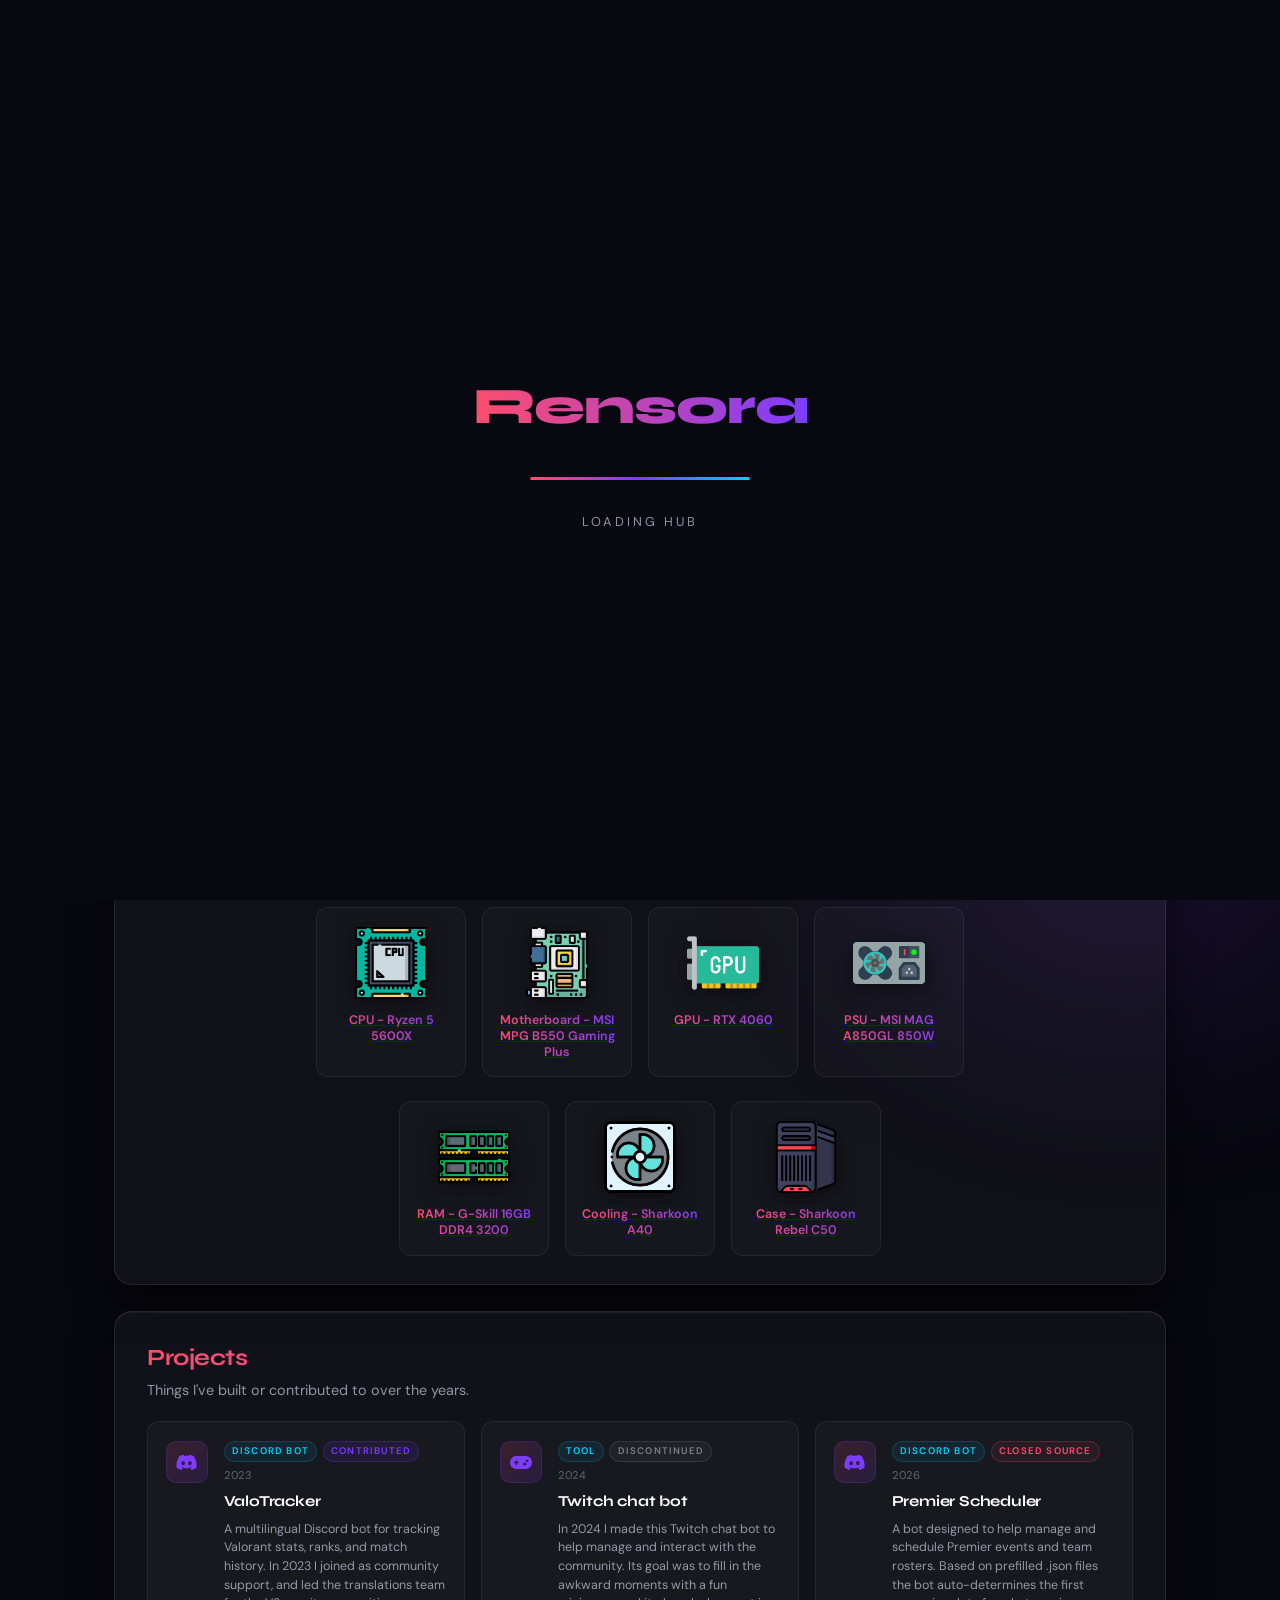
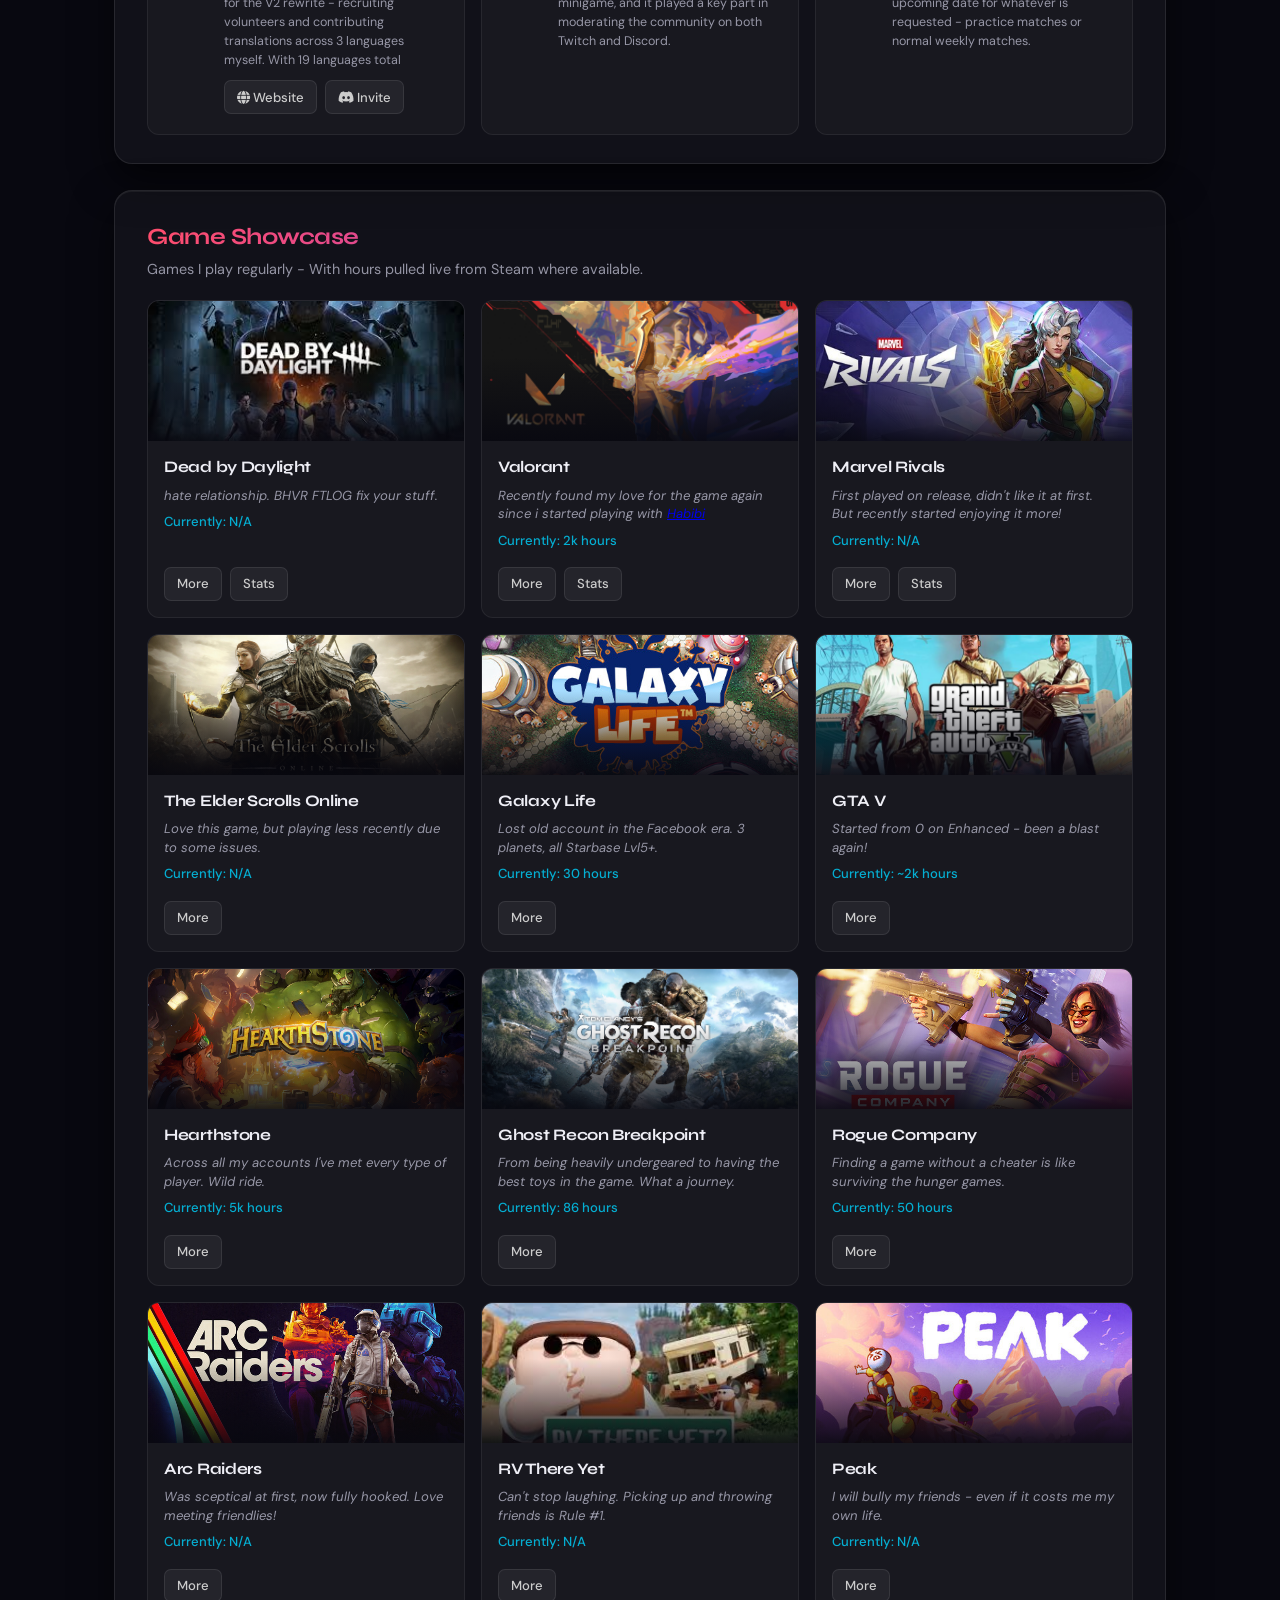
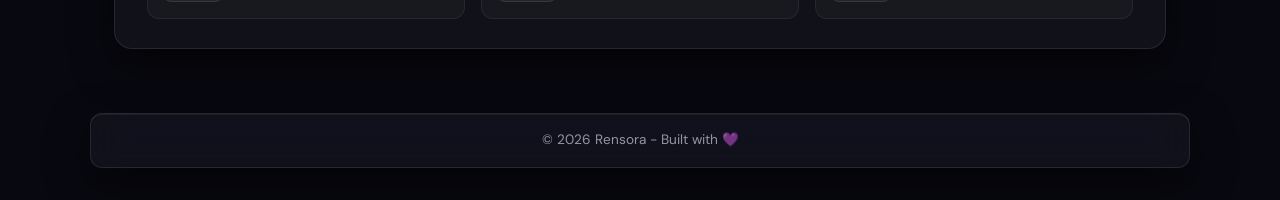
==== index.html @ 5b561e11 "push for free steam id test" ====
<!DOCTYPE html>
<html lang="en">
<head>
  <meta charset="utf-8" />
  <meta name="viewport" content="width=device-width,initial-scale=1" />
  <title>Rensora's Central Hub</title>
  <link rel="icon" type="image/x-icon" href="../assets/favicon.ico" />
  <link rel="preconnect" href="https://fonts.googleapis.com">
  <link rel="preconnect" href="https://fonts.gstatic.com" crossorigin>
  <link rel="stylesheet" href="styles/style.css" />
  <link href="https://fonts.googleapis.com/css2?family=Syne:wght@400;600;700;800&family=DM+Sans:ital,opsz,wght@0,9..40,300;0,9..40,400;0,9..40,500;1,9..40,300&display=swap" rel="stylesheet">
  <link rel="stylesheet" href="https://cdnjs.cloudflare.com/ajax/libs/font-awesome/6.5.0/css/all.min.css" crossorigin="anonymous" referrerpolicy="no-referrer" />

  <!-- General metadata -->
  <meta name="title" content="Rensora's Central Hub" />
  <meta name="description" content="All of Rensora's P100s, showcased in one place." />
  <meta name="author" content="Rensora" />
  <meta name="theme-color" content="#ff0055" />
  <meta name="robots" content="index, follow" />
  <meta property="og:type" content="website" />
  <meta property="og:title" content="Rensora's Central Hub" />
  <meta property="og:description" content="The central hub for all of Rensora's projects." />
  <meta property="og:image" content="https://i.imgur.com/4tS7i7T.jpeg" />
  <meta property="og:url" content="https://rensoraa.github.io" />
  <meta name="twitter:card" content="summary_large_image" />
</head>
<body>

  <!-- ── LOADER ── -->
  <div id="loader">
    <div class="loader-particles" id="loaderParticles"></div>
    <div class="loader-logo">Rensora</div>
    <div class="loader-bar-wrap">
      <div class="loader-bar"></div>
    </div>
    <div class="loader-text">Loading Hub</div>
  </div>

  <!-- ── BACKGROUND ── -->
  <div class="aurora aurora-1"></div>
  <div class="aurora aurora-2"></div>
  <div class="aurora aurora-3"></div>
  <div class="grid-overlay"></div>
  <canvas id="bg-canvas"></canvas>

  <!-- ── HEADER ── -->
  <header class="site-header">
    <div class="nav-inner">
      <a class="brand" href="index.html">
        <span class="brand-dot"></span>
        Rensora - Main
      </a>
      <nav class="menu">
        <a class="menu-link" href="Salt">Salt Farm</a>
        <a class="menu-link" href="Prestige-Goals">Goals</a>
        <a class="menu-link" href="p100">P100</a>
        <a class="menu-link" href="#projects">Projects</a>
      </nav>
    </div>
  </header>

  <!-- ── MAIN ── -->
  <main class="page-wrap">

    <!-- Hero -->
    <section class="hero">
      <div class="glass card-hero">
        <span class="hero-tag">Central Hub</span>
        <h1 class="glossy-title">Welcome</h1>
        <p class="desc">You just arrived in the Central Hub. Here you'll find my PC specs, the games I'm playing most right now, and links to all my other projects - in one place.</p>
        <div class="button-row">
          <a class="glow-btn link-btn" href="https://steamcommunity.com/id/rensora/" target="_blank" rel="noopener">
            <i class="fa-brands fa-steam"></i> Steam
          </a>
          <a class="glow-btn link-btn" href="https://x.com/Rensora__" target="_blank" rel="noopener">
            <i class="fa-brands fa-x-twitter"></i> X
          </a>
          <a class="glow-btn link-btn" href="https://discord.com/users/929521121475313804" target="_blank" rel="noopener">
            <i class="fa-brands fa-discord"></i> Discord
          </a>
        </div>
      </div>
    </section>

    <!-- About -->
    <section id="about" class="section">
      <div class="glass">
        <h2 class="section-title">About Me</h2>
        <div class="two-col">
          <div class="about-blob">
            <h3>Who I Am</h3>
            <p>I'm Rensora - a gamer at heart, 23 years old. I have a passion for FPS games, but I also love a good open-world adventure. Always down to try something new.</p>
          </div>
          <div class="about-blob">
            <h3>What I'm Into</h3>
            <p>• Playing games - DBD, Valo, ESO<br>• Trying new things: food, drinks, music<br>• Chatting and goofing around with friends</p>
          </div>
        </div>
      </div>
    </section>

    <!-- Specs -->
    <section id="specs" class="section">
      <div class="glass">
        <h2 class="section-title">Specs</h2>
        <p class="section-desc">My full PC build. Click any card to see more details.</p>

        <div class="specs-gallery">

          <!-- TOP ROW (4 items) -->
          <div class="spec-row top">

            <div class="spec-card">
              <a href="https://www.amazon.com/AMD-Ryzen-5600X-12-Thread-Processor/dp/B08166SLDF" target="_blank" rel="noopener">
                <img src="assets/specs/cpu.png" alt="Ryzen 5 5600X">
                <p>CPU - Ryzen 5 5600X</p>
              </a>
            </div>

            <div class="spec-card">
              <a href="https://www.amazon.com/MSI-MAG-B550-TOMAHAWK-Motherboard/dp/B089CWDHFZ" target="_blank" rel="noopener">
                <img src="assets/specs/motherboard.png" alt="MSI B550 Gaming Plus">
                <p>Motherboard - MSI MPG B550 Gaming Plus</p>
              </a>
            </div>

            <div class="spec-card">
              <a href="https://www.amazon.com/ASUS-GeForce-DisplayPort-Axial-tech-Technology/dp/B0D6CYLHW1" target="_blank" rel="noopener">
                <img src="assets/specs/gpu.png" alt="RTX 4060">
                <p>GPU - RTX 4060</p>
              </a>
            </div>

            <div class="spec-card">
              <a href="https://www.amazon.com/MSI-A850GL-Gaming-Power-Supply/dp/B0CB9MSJ5N" target="_blank" rel="noopener">
                <img src="assets/specs/psu.png" alt="MSI MAG A850GL">
                <p>PSU - MSI MAG A850GL 850W</p>
              </a>
            </div>

          </div>

          <!-- BOTTOM ROW (3 items centered under top width) -->
          <div class="spec-row bottom">

            <div class="spec-card">
              <a href="https://www.megekko.nl/product/2046/1085520" target="_blank" rel="noopener">
                <img src="assets/specs/ram.png" alt="G-Skill RAM">
                <p>RAM - G-Skill 16GB DDR4 3200</p>
              </a>
            </div>

            <div class="spec-card">
              <a href="https://en.sharkoon.com/product/41985" target="_blank" rel="noopener">
                <img src="assets/specs/fan.png" alt="Sharkoon A40">
                <p>Cooling - Sharkoon A40</p>
              </a>
            </div>

            <div class="spec-card">
              <a href="https://en.sharkoon.com/product/38220" target="_blank" rel="noopener">
                <img src="assets/specs/case.png" alt="Sharkoon Rebel C50">
                <p>Case - Sharkoon Rebel C50</p>
              </a>
            </div>

          </div>

        </div>
      </div>
    </section>

    <!-- Projects -->
    <section id="projects" class="section">
      <div class="glass">
        <h2 class="section-title">Projects</h2>
        <p class="section-desc">Things I've built or contributed to over the years.</p>

        <div class="projects-grid">

          <!-- Project Card 1 — ValoTracker -->
          <article class="project-card">
            <div class="project-icon">
              <i class="fa-brands fa-discord"></i>
            </div>
            <div class="project-body">
              <div class="project-meta">
                <div class="project-tags">
                  <span class="project-tag">Discord bot</span>
                  <span class="project-tag tag-contributed">Contributed</span>
                </div>
                <span class="project-year">2023</span>
              </div>
              <h3>ValoTracker</h3>
              <p>A multilingual Discord bot for tracking Valorant stats, ranks, and match history. In 2023 I joined as community support, and led the translations team for the V2 rewrite - recruiting volunteers and contributing translations across 3 languages myself. With 19 languages total</p>
              <div class="project-actions">
                <a class="mini-btn" href="https://valotracker.com/" target="_blank" rel="noopener"><i class="fa-solid fa-globe"></i> Website</a>
                <a class="mini-btn" href="https://valotracker.com/invite" target="_blank" rel="noopener"><i class="fa-brands fa-discord"></i> Invite</a>
              </div>
            </div>
          </article>

          <!-- Project Card 2 — Twitch chat bot -->
          <article class="project-card">
            <div class="project-icon">
              <i class="fa-solid fa-gamepad"></i>
            </div>
            <div class="project-body">
              <div class="project-meta">
                <div class="project-tags">
                  <span class="project-tag">Tool</span>
                  <span class="project-tag tag-discontinued">Discontinued</span>
                </div>
                <span class="project-year">2024</span>
              </div>
              <h3>Twitch chat bot</h3>
              <p>In 2024 I made this Twitch chat bot to help manage and interact with the community. Its goal was to fill in the awkward moments with a fun minigame, and it played a key part in moderating the community on both Twitch and Discord.</p>
              <div class="project-actions" style="min-height: 2rem;"></div>
            </div>
          </article>

          <!-- Project Card 3 — Premier Scheduler -->
          <article class="project-card">
            <div class="project-icon">
              <i class="fa-brands fa-discord"></i>
            </div>
            <div class="project-body">
              <div class="project-meta">
                <div class="project-tags">
                  <span class="project-tag">Discord bot</span>
                  <span class="project-tag tag-closed">Closed source</span>
                </div>
                <span class="project-year">2026</span>
              </div>
              <h3>Premier Scheduler</h3>
              <p>A bot designed to help manage and schedule Premier events and team rosters. Based on prefilled .json files the bot auto-determines the first upcoming date for whatever is requested - practice matches or normal weekly matches.</p>
              <div class="project-actions" style="min-height: 2rem;"></div>
            </div>
          </article>

        </div>
      </div>
    </section>

    <!-- Games -->
    <section id="games" class="section">
      <div class="glass">
        <h2 class="section-title">Game Showcase</h2>
        <p class="section-desc">Games I play regularly - With hours pulled live from Steam where available.</p>
        <div class="grid-cards">

          <article class="game-card" data-appid="381210">
            <div class="card-thumb" style="background-image:url('assets/Game-Cards/dbd.jpg');"></div>
            <div class="card-body">
              <h3>Dead by Daylight</h3>
              <i>hate relationship. BHVR FTLOG fix your stuff.</i>
              <p class="playtime">Loading...</p>
              <div class="card-actions">
                <a class="mini-btn" href="/games/Dead-by-Daylight/">More</a>
                <a class="mini-btn" href="https://deadbystats.eu/profile/rensora">Stats</a>
              </div>
            </div>
          </article>

          <article class="game-card">
            <div class="card-thumb" style="background-image:url('assets/Game-Cards/val.jpg');"></div>
            <div class="card-body">
              <h3>Valorant</h3>
              <i>Recently found my love for the game again since i started playing with <a href="https://kjxgaming.rensora.online" target="_blank" rel="noopener">Habibi</a></i>
              <p>Currently: 2k hours</p>
              <div class="card-actions">
                <a class="mini-btn" href="/games/Valorant/">More</a>
                <a class="mini-btn" href="/games/Valorant/stats.html">Stats</a>
              </div>
            </div>
          </article>

          <article class="game-card" data-appid="2767030">
            <div class="card-thumb" style="background-image:url('assets/Game-Cards/rivals.jpg');"></div>
            <div class="card-body">
              <h3>Marvel Rivals</h3>
              <i>First played on release, didn't like it at first. But recently started enjoying it more!</i>
              <p class="playtime">Loading...</p>
              <div class="card-actions">
                <a class="mini-btn" href="/games/Marvel-Rivals/">More</a>
                <a class="mini-btn" href="https://tracker.gg/marvel-rivals/profile/ign/Rensora/overview">Stats</a>
              </div>
            </div>
          </article>

          <article class="game-card" data-appid="306130">
            <div class="card-thumb" style="background-image:url('assets/Game-Cards/teso.jpg');"></div>
            <div class="card-body">
              <h3>The Elder Scrolls Online</h3>
              <i>Love this game, but playing less recently due to some issues.</i>
              <p class="playtime">Loading...</p>
              <div class="card-actions">
                <a class="mini-btn" href="/games/The-Elder-Scrolls-Online/">More</a>
              </div>
            </div>
          </article>

          <article class="game-card">
            <div class="card-thumb" style="background-image:url('assets/Game-Cards/Galaxy_life.jpg');"></div>
            <div class="card-body">
              <h3>Galaxy Life</h3>
              <i>Lost old account in the Facebook era. 3 planets, all Starbase Lvl5+.</i>
              <p>Currently: 30 hours</p>
              <div class="card-actions">
                <a class="mini-btn" href="/games/Galaxy-Life/">More</a>
              </div>
            </div>
          </article>

          <article class="game-card">
            <div class="card-thumb" style="background-image:url('assets/Game-Cards/gtav.jpg');"></div>
            <div class="card-body">
              <h3>GTA V</h3>
              <i>Started from 0 on Enhanced - been a blast again!</i>
              <p>Currently: ~2k hours</p>
              <div class="card-actions">
                <a class="mini-btn" href="/games/GTAV/">More</a>
              </div>
            </div>
          </article>

          <article class="game-card">
            <div class="card-thumb" style="background-image:url('assets/Game-Cards/hrtst.jpg');"></div>
            <div class="card-body">
              <h3>Hearthstone</h3>
              <i>Across all my accounts I've met every type of player. Wild ride.</i>
              <p>Currently: 5k hours</p>
              <div class="card-actions">
                <a class="mini-btn" href="/games/Hearthstone/">More</a>
              </div>
            </div>
          </article>

          <article class="game-card">
            <div class="card-thumb" style="background-image:url('assets/Game-Cards/Ghost-Recon-Breakpoint.png');"></div>
            <div class="card-body">
              <h3>Ghost Recon Breakpoint</h3>
              <i>From being heavily undergeared to having the best toys in the game. What a journey.</i>
              <p>Currently: 86 hours</p>
              <div class="card-actions">
                <a class="mini-btn" href="/games/Ghost-Recon-Breakpoint/">More</a>
              </div>
            </div>
          </article>

          <article class="game-card">
            <div class="card-thumb" style="background-image:url('assets/Game-Cards/Rogue-company.jpg');"></div>
            <div class="card-body">
              <h3>Rogue Company</h3>
              <i>Finding a game without a cheater is like surviving the hunger games.</i>
              <p>Currently: 50 hours</p>
              <div class="card-actions">
                <a class="mini-btn" href="/games/Rogue-company/">More</a>
              </div>
            </div>
          </article>

          <article class="game-card" data-appid="1808500">
            <div class="card-thumb" style="background-image:url('assets/Game-Cards/arcraiders.jpg');"></div>
            <div class="card-body">
              <h3>Arc Raiders</h3>
              <i>Was sceptical at first, now fully hooked. Love meeting friendlies!</i>
              <p class="playtime">Loading...</p>
              <div class="card-actions">
                <a class="mini-btn" href="/games/Arc-Raiders/">More</a>
              </div>
            </div>
          </article>

          <article class="game-card" data-appid="3949040">
            <div class="card-thumb" style="background-image:url('assets/Game-Cards/rv.jpg');"></div>
            <div class="card-body">
              <h3>RV There Yet</h3>
              <i>Can't stop laughing. Picking up and throwing friends is Rule #1.</i>
              <p class="playtime">Loading...</p>
              <div class="card-actions">
                <a class="mini-btn" href="/games/RV-There-Yet/">More</a>
              </div>
            </div>
          </article>

          <article class="game-card" data-appid="3527290">
            <div class="card-thumb" style="background-image:url('assets/Game-Cards/peak.jpg');"></div>
            <div class="card-body">
              <h3>Peak</h3>
              <i>I will bully my friends - even if it costs me my own life.</i>
              <p class="playtime">Loading...</p>
              <div class="card-actions">
                <a class="mini-btn" href="/games/Peak/">More</a>
              </div>
            </div>
          </article>

        </div>
      </div>
    </section>

  </main>

  <footer class="site-footer">
    <div class="glass footer-inner">
      <p>© <span id="year"></span> Rensora - Built with 💜</p>
    </div>
  </footer>

  <script>
    document.getElementById('year').textContent = new Date().getFullYear();

    /* ── LOADER PARTICLES ── */
    const container = document.getElementById('loaderParticles');
    const colors = ['#ff4d6d','#7d3cff','#00d4ff'];
    for (let i = 0; i < 30; i++) {
      const el = document.createElement('div');
      el.className = 'lp';
      const size = Math.random() * 6 + 2;
      el.style.cssText = `
        width: ${size}px;
        height: ${size}px;
        left: ${Math.random() * 100}%;
        background: ${colors[Math.floor(Math.random() * colors.length)]};
        animation-duration: ${Math.random() * 4 + 3}s;
        animation-delay: ${Math.random() * 3}s;
        filter: blur(${size > 5 ? 1 : 0}px);
      `;
      container.appendChild(el);
    }

    /* ── DISMISS LOADER ── */
    window.addEventListener('load', () => {
      setTimeout(() => {
        document.getElementById('loader').classList.add('fade-out');
      }, 2000);
    });

    /* ── PARTICLE CANVAS BACKGROUND ── */
    const canvas = document.getElementById('bg-canvas');
    const ctx = canvas.getContext('2d');
    let W, H, particles = [];

    function resize() {
      W = canvas.width  = window.innerWidth;
      H = canvas.height = window.innerHeight;
    }
    resize();
    window.addEventListener('resize', resize);

    const PARTICLE_COUNT = 70;
    const COLORS = ['rgba(255,77,109,', 'rgba(125,60,255,', 'rgba(0,212,255,'];

    for (let i = 0; i < PARTICLE_COUNT; i++) {
      particles.push({
        x:  Math.random() * window.innerWidth,
        y:  Math.random() * window.innerHeight,
        vx: (Math.random() - 0.5) * 0.4,
        vy: (Math.random() - 0.5) * 0.4,
        r:  Math.random() * 1.8 + 0.4,
        c:  COLORS[Math.floor(Math.random() * COLORS.length)],
        a:  Math.random() * 0.5 + 0.1,
      });
    }

    function drawParticles() {
      ctx.clearRect(0, 0, W, H);
      for (let i = 0; i < particles.length; i++) {
        for (let j = i + 1; j < particles.length; j++) {
          const dx = particles[i].x - particles[j].x;
          const dy = particles[i].y - particles[j].y;
          const dist = Math.sqrt(dx * dx + dy * dy);
          if (dist < 120) {
            ctx.beginPath();
            ctx.moveTo(particles[i].x, particles[i].y);
            ctx.lineTo(particles[j].x, particles[j].y);
            ctx.strokeStyle = `rgba(125,60,255,${(1 - dist / 120) * 0.07})`;
            ctx.lineWidth = 0.5;
            ctx.stroke();
          }
        }
      }
      for (const p of particles) {
        ctx.beginPath();
        ctx.arc(p.x, p.y, p.r, 0, Math.PI * 2);
        ctx.fillStyle = p.c + p.a + ')';
        ctx.fill();
        p.x += p.vx;
        p.y += p.vy;
        if (p.x < 0) p.x = W;
        if (p.x > W) p.x = 0;
        if (p.y < 0) p.y = H;
        if (p.y > H) p.y = 0;
      }
      requestAnimationFrame(drawParticles);
    }
    drawParticles();

    /* ── PLAYTIME FETCH ── */
    function formatHours(h) {
      if (h === 'N/A') return 'N/A';
      return h >= 1000 ? (h / 1000).toFixed(1) + 'k' : h;
    }

    document.querySelectorAll('.game-card[data-appid]').forEach(async card => {
      const appid = card.getAttribute('data-appid');
      const pTag  = card.querySelector('p');
      if (!appid || !pTag) return;
      try {
        const res  = await fetch(`https://games-api.itsnielsje.workers.dev/?appid=${appid}`);
        const data = await res.json();
        pTag.textContent = `Currently: ${formatHours(data.playtime)} hours`;
      } catch {
        pTag.textContent = 'Currently: N/A';
      }
    });
  </script>
</body>
</html>
---- styles/style.css ----
/* ─── RESET & VARIABLES ─────────────────────────────────────── */
*, *::before, *::after { margin: 0; padding: 0; box-sizing: border-box; }

:root {
  --bg-deep:   #080810;
  --bg-mid:    #0e0e1a;
  --accent-r:  #ff4d6d;
  --accent-p:  #7d3cff;
  --accent-c:  #00d4ff;
  --muted:     rgba(220,220,240,0.65);
  --text:      #eeeef5;
  --glass-bg:  rgba(255,255,255,0.04);
  --glass-br:  rgba(255,255,255,0.09);
  --radius-lg: 18px;
  --radius-md: 12px;
}

/* ─── LOADER ────────────────────────────────────────────────── */
#loader {
  position: fixed;
  inset: 0;
  z-index: 9999;
  background: var(--bg-deep);
  display: flex;
  flex-direction: column;
  align-items: center;
  justify-content: center;
  gap: 2rem;
  transition: opacity 0.7s ease, visibility 0.7s ease;
}

#loader.fade-out {
  opacity: 0;
  visibility: hidden;
}

.loader-logo {
  font-family: 'Syne', sans-serif;
  font-size: 3.2rem;
  font-weight: 800;
  letter-spacing: -1px;
  background: linear-gradient(90deg, var(--accent-r), var(--accent-p), var(--accent-c));
  background-size: 200%;
  -webkit-background-clip: text;
  -webkit-text-fill-color: transparent;
  animation: shimmer 2s linear infinite;
  opacity: 0;
  animation: shimmer 2s linear infinite, logoFadeIn 0.6s 0.2s ease forwards;
}

@keyframes logoFadeIn {
  to { opacity: 1; }
}

@keyframes shimmer {
  0%   { background-position: 0% 50%; }
  100% { background-position: 200% 50%; }
}

.loader-bar-wrap {
  width: 220px;
  height: 3px;
  background: rgba(255,255,255,0.08);
  border-radius: 99px;
  overflow: hidden;
  opacity: 0;
  animation: fadeIn 0.4s 0.5s ease forwards;
}

.loader-bar {
  height: 100%;
  width: 0%;
  background: linear-gradient(90deg, var(--accent-r), var(--accent-p), var(--accent-c));
  border-radius: 99px;
  animation: loadBar 1.6s 0.6s cubic-bezier(0.4, 0, 0.2, 1) forwards;
  box-shadow: 0 0 12px var(--accent-p);
}

@keyframes loadBar {
  0%   { width: 0%;   }
  60%  { width: 75%;  }
  100% { width: 100%; }
}

.loader-text {
  font-family: 'DM Sans', sans-serif;
  font-size: 0.8rem;
  letter-spacing: 3px;
  text-transform: uppercase;
  color: var(--muted);
  opacity: 0;
  animation: fadeIn 0.4s 0.7s ease forwards;
}

/* Loader particles */
.loader-particles {
  position: absolute;
  inset: 0;
  pointer-events: none;
  overflow: hidden;
}

.lp {
  position: absolute;
  border-radius: 50%;
  animation: floatUp linear infinite;
  opacity: 0;
}

@keyframes floatUp {
  0%   { transform: translateY(100vh) scale(0); opacity: 0; }
  10%  { opacity: 1; }
  90%  { opacity: 0.6; }
  100% { transform: translateY(-20vh) scale(1); opacity: 0; }
}

/* ─── ANIMATED BACKGROUND ───────────────────────────────────── */
body {
  font-family: 'DM Sans', system-ui, sans-serif;
  background: var(--bg-deep);
  color: var(--text);
  min-height: 100vh;
  line-height: 1.5;
  -webkit-font-smoothing: antialiased;
  overflow-x: hidden;
}

#bg-canvas {
  position: fixed;
  inset: 0;
  z-index: 0;
  pointer-events: none;
}

/* Aurora blobs */
.aurora {
  position: fixed;
  z-index: 0;
  pointer-events: none;
  border-radius: 50%;
  filter: blur(90px);
  animation: auroraDrift ease-in-out infinite;
}

.aurora-1 {
  width: 600px; height: 400px;
  background: radial-gradient(ellipse, rgba(255,77,109,0.22) 0%, transparent 70%);
  top: -100px; left: -150px;
  animation-duration: 14s;
  animation-delay: 0s;
}

.aurora-2 {
  width: 700px; height: 500px;
  background: radial-gradient(ellipse, rgba(125,60,255,0.18) 0%, transparent 70%);
  bottom: -200px; right: -200px;
  animation-duration: 18s;
  animation-delay: -5s;
}

.aurora-3 {
  width: 500px; height: 350px;
  background: radial-gradient(ellipse, rgba(0,212,255,0.12) 0%, transparent 70%);
  top: 40%; left: 30%;
  animation-duration: 22s;
  animation-delay: -9s;
}

@keyframes auroraDrift {
  0%   { transform: translate(0px,   0px)   rotate(0deg); }
  25%  { transform: translate(40px,  -30px) rotate(5deg); }
  50%  { transform: translate(-20px, 50px)  rotate(-3deg); }
  75%  { transform: translate(60px,  20px)  rotate(8deg); }
  100% { transform: translate(0px,   0px)   rotate(0deg); }
}

/* Grid overlay */
.grid-overlay {
  position: fixed;
  inset: 0;
  z-index: 0;
  pointer-events: none;
  background-image:
    linear-gradient(rgba(255,255,255,0.015) 1px, transparent 1px),
    linear-gradient(90deg, rgba(255,255,255,0.015) 1px, transparent 1px);
  background-size: 60px 60px;
}

/* ─── LAYOUT ────────────────────────────────────────────────── */
.site-header {
  width: 100%;
  padding: 1rem 2rem;
  position: sticky;
  top: 0;
  z-index: 40;
  backdrop-filter: blur(12px) saturate(150%);
  border-bottom: 1px solid rgba(255,255,255,0.05);
  background: rgba(8,8,16,0.6);
}

.nav-inner {
  max-width: 1100px;
  margin: 0 auto;
  display: flex;
  align-items: center;
  justify-content: space-between;
}

.brand {
  display: inline-flex;
  align-items: center;
  gap: 0.7rem;
  color: #fff;
  text-decoration: none;
  font-family: 'Syne', sans-serif;
  font-weight: 800;
  font-size: 1.1rem;
  letter-spacing: 0.3px;
}

.brand-dot {
  width: 10px; height: 10px;
  border-radius: 50%;
  background: linear-gradient(135deg, var(--accent-r), var(--accent-p));
  box-shadow: 0 0 14px var(--accent-r), 0 0 8px var(--accent-p);
  animation: pulse 2.5s ease-in-out infinite;
}

@keyframes pulse {
  0%, 100% { box-shadow: 0 0 14px var(--accent-r), 0 0 8px var(--accent-p); }
  50%       { box-shadow: 0 0 22px var(--accent-r), 0 0 18px var(--accent-p); transform: scale(1.15); }
}

.menu { display: flex; gap: 0.5rem; align-items: center; }

.menu-link {
  color: var(--muted);
  text-decoration: none;
  padding: 0.4rem 0.9rem;
  border-radius: 8px;
  font-size: 0.9rem;
  font-weight: 500;
  transition: color 0.2s, background 0.2s, transform 0.15s;
  letter-spacing: 0.3px;
}

.menu-link:hover {
  color: #fff;
  background: rgba(255,255,255,0.06);
  transform: translateY(-2px);
}

/* ─── MAIN CONTENT ──────────────────────────────────────────── */
.page-wrap {
  position: relative;
  z-index: 1;
  width: 100%;
  max-width: 1100px;
  margin: 2.5rem auto;
  padding: 0 1.5rem;
}

/* ─── GLASS BASE ────────────────────────────────────────────── */
.glass {
  background: var(--glass-bg);
  backdrop-filter: blur(18px) saturate(160%);
  border-radius: var(--radius-lg);
  padding: 1.8rem 2rem;
  border: 1px solid var(--glass-br);
  box-shadow:
    0 16px 40px rgba(0,0,0,0.6),
    inset 0 1px 0 rgba(255,255,255,0.06);
  position: relative;
  overflow: hidden;
}

.glass::before {
  content: '';
  position: absolute;
  top: 0; left: -100%;
  width: 60%;
  height: 1px;
  background: linear-gradient(90deg, transparent, rgba(255,255,255,0.25), transparent);
  animation: shimmerLine 4s ease-in-out infinite;
}

@keyframes shimmerLine {
  0%   { left: -60%; }
  100% { left: 160%; }
}

/* ─── HERO ──────────────────────────────────────────────────── */
.hero {
  display: grid;
  place-items: center;
  margin-bottom: 1.6rem;
}

.card-hero {
  max-width: 840px;
  width: 100%;
  text-align: center;
  padding: 3rem 2.5rem;
}

.hero-tag {
  display: inline-block;
  font-size: 0.72rem;
  letter-spacing: 3px;
  text-transform: uppercase;
  color: var(--accent-c);
  background: rgba(0,212,255,0.08);
  border: 1px solid rgba(0,212,255,0.2);
  padding: 0.3rem 1rem;
  border-radius: 99px;
  margin-bottom: 1.2rem;
}

.glossy-title {
  font-family: 'Syne', sans-serif;
  font-size: clamp(2.4rem, 5vw, 3.6rem);
  font-weight: 800;
  line-height: 1.1;
  letter-spacing: -1.5px;
  margin-bottom: 1.2rem;
  background: linear-gradient(120deg, #fff 20%, var(--accent-r) 50%, var(--accent-p) 80%);
  background-size: 200%;
  -webkit-background-clip: text;
  -webkit-text-fill-color: transparent;
  animation: titleShimmer 6s linear infinite;
}

@keyframes titleShimmer {
  0%   { background-position: 0% 50%; }
  50%  { background-position: 100% 50%; }
  100% { background-position: 0% 50%; }
}

.desc {
  color: var(--muted);
  font-size: 0.95rem;
  line-height: 1.7;
  margin-bottom: 1.4rem;
  max-width: 520px;
  margin-left: auto;
  margin-right: auto;
}

.button-row {
  display: inline-flex;
  flex-wrap: wrap;
  gap: 0.8rem;
  margin-top: 0.5rem;
  justify-content: center;
}

.glow-btn {
  background: linear-gradient(135deg, var(--accent-r), var(--accent-p));
  border: none;
  color: white;
  padding: 0.75rem 1.6rem;
  font-size: 0.9rem;
  font-family: 'DM Sans', sans-serif;
  font-weight: 500;
  border-radius: 999px;
  cursor: pointer;
  box-shadow: 0 0 18px rgba(255,77,109,0.4), 0 0 30px rgba(125,60,255,0.3);
  transition: all 0.25s ease;
  text-decoration: none;
  display: inline-flex;
  align-items: center;
  gap: 0.5rem;
  position: relative;
  overflow: hidden;
}

.glow-btn::after {
  content: '';
  position: absolute;
  inset: 0;
  background: linear-gradient(135deg, rgba(255,255,255,0.15), transparent);
  border-radius: inherit;
  opacity: 0;
  transition: opacity 0.2s;
}

.glow-btn:hover {
  transform: translateY(-3px) scale(1.04);
  box-shadow: 0 0 32px rgba(255,77,109,0.7), 0 0 50px rgba(125,60,255,0.6);
}

.glow-btn:hover::after { opacity: 1; }
.glow-btn:active { transform: scale(0.97); }

/* Outline variant for "View All" button */
.glow-btn-outline {
  background: transparent;
  border: 1px solid rgba(125,60,255,0.4);
  color: rgba(220,220,240,0.8);
  padding: 0.55rem 1.2rem;
  font-size: 0.85rem;
  font-family: 'DM Sans', sans-serif;
  font-weight: 500;
  border-radius: 999px;
  cursor: pointer;
  transition: all 0.22s ease;
  text-decoration: none;
  display: inline-flex;
  align-items: center;
  gap: 0.45rem;
  white-space: nowrap;
}

.glow-btn-outline:hover {
  background: rgba(125,60,255,0.12);
  border-color: rgba(125,60,255,0.7);
  color: #fff;
  transform: translateY(-2px);
}

/* ─── SECTIONS ──────────────────────────────────────────────── */
.section { margin: 1.6rem 0; }

.section-title {
  font-family: 'Syne', sans-serif;
  font-size: 1.45rem;
  font-weight: 700;
  margin-bottom: 0.3rem;
  letter-spacing: -0.5px;
  background: linear-gradient(90deg, var(--accent-r), var(--accent-p));
  -webkit-background-clip: text;
  -webkit-text-fill-color: transparent;
}

.section-desc { color: var(--muted); margin-bottom: 1.2rem; font-size: 0.9rem; }

/* Row for title + "View All" link side by side */
.section-header-row {
  display: flex;
  align-items: flex-end;
  justify-content: space-between;
  gap: 1rem;
  margin-bottom: 1.2rem;
}

.section-header-row .section-title { margin-bottom: 0.2rem; }
.section-header-row .section-desc  { margin-bottom: 0; }

/* ─── ABOUT ─────────────────────────────────────────────────── */
.two-col {
  display: grid;
  grid-template-columns: repeat(2, 1fr);
  gap: 1rem;
  margin-top: 1rem;
}

.about-blob {
  background: rgba(255,255,255,0.025);
  border: 1px solid rgba(255,255,255,0.06);
  padding: 1.2rem 1.4rem;
  border-radius: var(--radius-md);
  transition: background 0.2s, border-color 0.2s;
}

.about-blob:hover {
  background: rgba(255,255,255,0.04);
  border-color: rgba(255,255,255,0.1);
}

.about-blob h3 {
  font-family: 'Syne', sans-serif;
  font-weight: 700;
  font-size: 1rem;
  margin-bottom: 0.6rem;
  color: #fff;
}

.about-blob p {
  color: var(--muted);
  font-size: 0.9rem;
  line-height: 1.65;
}

/* ─── SPECS ─────────────────────────────────────────────────── */
.specs-gallery {
  display: flex;
  flex-direction: column;
  gap: 1.5rem;
  margin-top: 1.2rem;
  align-items: center;
}

.spec-row {
  display: flex;
  gap: 1rem;
}

.spec-row.top  { justify-content: center; }
.spec-row.bottom { justify-content: center; }

.spec-card {
  background: rgba(255,255,255,0.025);
  border: 1px solid rgba(255,255,255,0.06);
  border-radius: var(--radius-md);
  padding: 1.2rem 0.8rem 1rem;
  text-align: center;
  transition: transform 0.2s ease, border-color 0.2s, box-shadow 0.2s;
  cursor: pointer;
  width: 150px;
}

.spec-card:hover {
  transform: translateY(-5px);
  border-color: rgba(255,77,109,0.3);
  box-shadow: 0 8px 24px rgba(255,77,109,0.12), 0 4px 12px rgba(125,60,255,0.12);
}

.spec-card img {
  width: 72px;
  height: 72px;
  object-fit: contain;
  display: block;
  margin: 0 auto 0.8rem;
  filter: drop-shadow(0 4px 10px rgba(0,0,0,0.5));
  transition: transform 0.2s;
}

.spec-card:hover img { transform: scale(1.08); }

.spec-card p {
  font-size: 0.78rem;
  font-weight: 600;
  line-height: 1.3;
  background: linear-gradient(90deg, var(--accent-r), var(--accent-p));
  -webkit-background-clip: text;
  -webkit-text-fill-color: transparent;
}

/* ─── PROJECTS ──────────────────────────────────────────────── */
.projects-grid {
  display: grid;
  grid-template-columns: repeat(auto-fill, minmax(260px, 1fr));
  gap: 1rem;
}

.project-card {
  display: flex;
  flex-direction: row;
  gap: 1rem;
  align-items: flex-start;
  background: rgba(255,255,255,0.03);
  border: 1px solid rgba(255,255,255,0.06);
  border-radius: var(--radius-md);
  padding: 1.2rem 1.1rem;
  transition: transform 0.2s ease, border-color 0.2s, box-shadow 0.2s;
}

.project-card:hover {
  transform: translateY(-4px);
  border-color: rgba(125,60,255,0.3);
  box-shadow: 0 10px 28px rgba(0,0,0,0.5), 0 0 18px rgba(125,60,255,0.1);
}

.project-icon {
  flex-shrink: 0;
  width: 42px;
  height: 42px;
  border-radius: 10px;
  background: linear-gradient(135deg, rgba(255,77,109,0.15), rgba(125,60,255,0.15));
  border: 1px solid rgba(125,60,255,0.2);
  display: flex;
  align-items: center;
  justify-content: center;
  font-size: 1.1rem;
  color: var(--accent-p);
}

.project-body {
  display: flex;
  flex-direction: column;
  gap: 0.4rem;
  flex: 1;
  min-width: 0;
}

.project-meta {
  display: flex;
  flex-direction: column;
  gap: 0.35rem;
}

.project-tags {
  display: flex;
  flex-wrap: wrap;
  gap: 0.35rem;
  align-items: center;
}

.project-tag {
  font-size: 0.6rem;
  letter-spacing: 1.2px;
  text-transform: uppercase;
  font-weight: 600;
  color: var(--accent-c);
  background: rgba(0,212,255,0.08);
  border: 1px solid rgba(0,212,255,0.18);
  padding: 0.12rem 0.45rem;
  border-radius: 99px;
}

.tag-contributed {
  color: #7d3cff;
  background: rgba(125,60,255,0.1);
  border-color: rgba(125,60,255,0.25);
}

.tag-discontinued {
  color: rgba(220,220,240,0.5);
  background: rgba(255,255,255,0.04);
  border-color: rgba(255,255,255,0.1);
}

.tag-closed {
  color: #ff4d6d;
  background: rgba(255,77,109,0.08);
  border-color: rgba(255,77,109,0.22);
}

.project-year {
  font-size: 0.7rem;
  color: var(--muted);
  opacity: 0.6;
}

.project-body h3 {
  font-family: 'Syne', sans-serif;
  font-size: 0.95rem;
  font-weight: 700;
  letter-spacing: -0.2px;
  color: #fff;
  white-space: nowrap;
  overflow: hidden;
  text-overflow: ellipsis;
}

.project-body > p {
  font-size: 0.78rem;
  color: var(--muted);
  line-height: 1.5;
}

.project-actions {
  display: flex;
  gap: 0.5rem;
  margin-top: 0.3rem;
}

/* ─── GAME CARDS ────────────────────────────────────────────── */
.grid-cards {
  display: grid;
  grid-template-columns: repeat(auto-fill, minmax(240px, 1fr));
  gap: 1rem;
  margin-top: 1rem;
}

.game-card {
  display: flex;
  flex-direction: column;
  border-radius: var(--radius-md);
  overflow: hidden;
  background: rgba(255,255,255,0.03);
  border: 1px solid rgba(255,255,255,0.06);
  transition: transform 0.2s ease, border-color 0.2s, box-shadow 0.2s;
}

.game-card:hover {
  transform: translateY(-4px);
  border-color: rgba(125,60,255,0.3);
  box-shadow: 0 12px 30px rgba(0,0,0,0.5), 0 0 20px rgba(125,60,255,0.1);
}

.card-thumb {
  height: 140px;
  background-size: cover;
  background-position: center;
  position: relative;
}

.card-thumb::after {
  content: '';
  position: absolute;
  bottom: 0; left: 0; right: 0;
  height: 60%;
  background: linear-gradient(to top, rgba(8,8,16,0.9), transparent);
}

.card-body {
  padding: 0.9rem 1rem 1rem;
  display: flex;
  flex-direction: column;
  gap: 0.45rem;
  flex: 1;
}

.card-body h3 {
  font-family: 'Syne', sans-serif;
  font-size: 1rem;
  font-weight: 700;
  letter-spacing: -0.3px;
}

.card-body i {
  color: var(--muted);
  font-size: 0.82rem;
  font-style: italic;
  line-height: 1.4;
  display: block;
}

.card-body p {
  font-size: 0.82rem;
  color: rgba(0,212,255,0.8);
  font-weight: 500;
}

.card-actions {
  margin-top: auto;
  padding-top: 0.6rem;
  display: flex;
  gap: 0.5rem;
}

.mini-btn {
  background: rgba(255,255,255,0.05);
  border: 1px solid rgba(255,255,255,0.09);
  padding: 0.38rem 0.75rem;
  border-radius: 7px;
  color: #ccc;
  text-decoration: none;
  font-size: 0.82rem;
  font-weight: 500;
  transition: all 0.18s ease;
}

.mini-btn:hover {
  background: rgba(125,60,255,0.15);
  border-color: rgba(125,60,255,0.4);
  color: #fff;
  transform: translateY(-2px);
}

/* ─── FOOTER ────────────────────────────────────────────────── */
.site-footer {
  position: relative;
  z-index: 1;
  margin-top: 3rem;
  padding: 1rem 1.5rem 2rem;
}

.footer-inner {
  max-width: 1100px;
  margin: 0 auto;
  text-align: center;
  padding: 1rem;
  border-radius: var(--radius-md);
  font-size: 0.85rem;
  color: var(--muted);
}

/* ─── STAGGER-IN ANIMATION ──────────────────────────────────── */
.fade-in {
  opacity: 0;
  transform: translateY(24px);
  animation: fadeInUp 0.6s ease forwards;
}

@keyframes fadeInUp {
  to { opacity: 1; transform: translateY(0); }
}

@keyframes fadeIn {
  to { opacity: 1; }
}

.hero      { animation: fadeInUp 0.6s 0.05s ease both; }
#about     { animation: fadeInUp 0.6s 0.15s ease both; opacity: 0; }
#specs     { animation: fadeInUp 0.6s 0.25s ease both; opacity: 0; }
#projects  { animation: fadeInUp 0.6s 0.32s ease both; opacity: 0; }
#games     { animation: fadeInUp 0.6s 0.40s ease both; opacity: 0; }

/* ─── RESPONSIVE ────────────────────────────────────────────── */
@media (max-width: 800px) {
  .two-col { grid-template-columns: 1fr; }
  .card-hero { padding: 2rem 1.4rem; }
  .nav-inner { padding: 0 0.25rem; }
  .page-wrap { padding: 0 1rem; }
  .glass { padding: 1.4rem 1.2rem; }
  .section-header-row { flex-wrap: wrap; align-items: flex-start; }
  .projects-grid { grid-template-columns: 1fr; }
}

@media (max-width: 500px) {
  .menu-link { font-size: 0.82rem; padding: 0.35rem 0.6rem; }
  .brand { font-size: 0.95rem; }
  .spec-row { flex-wrap: wrap; justify-content: center; }
}
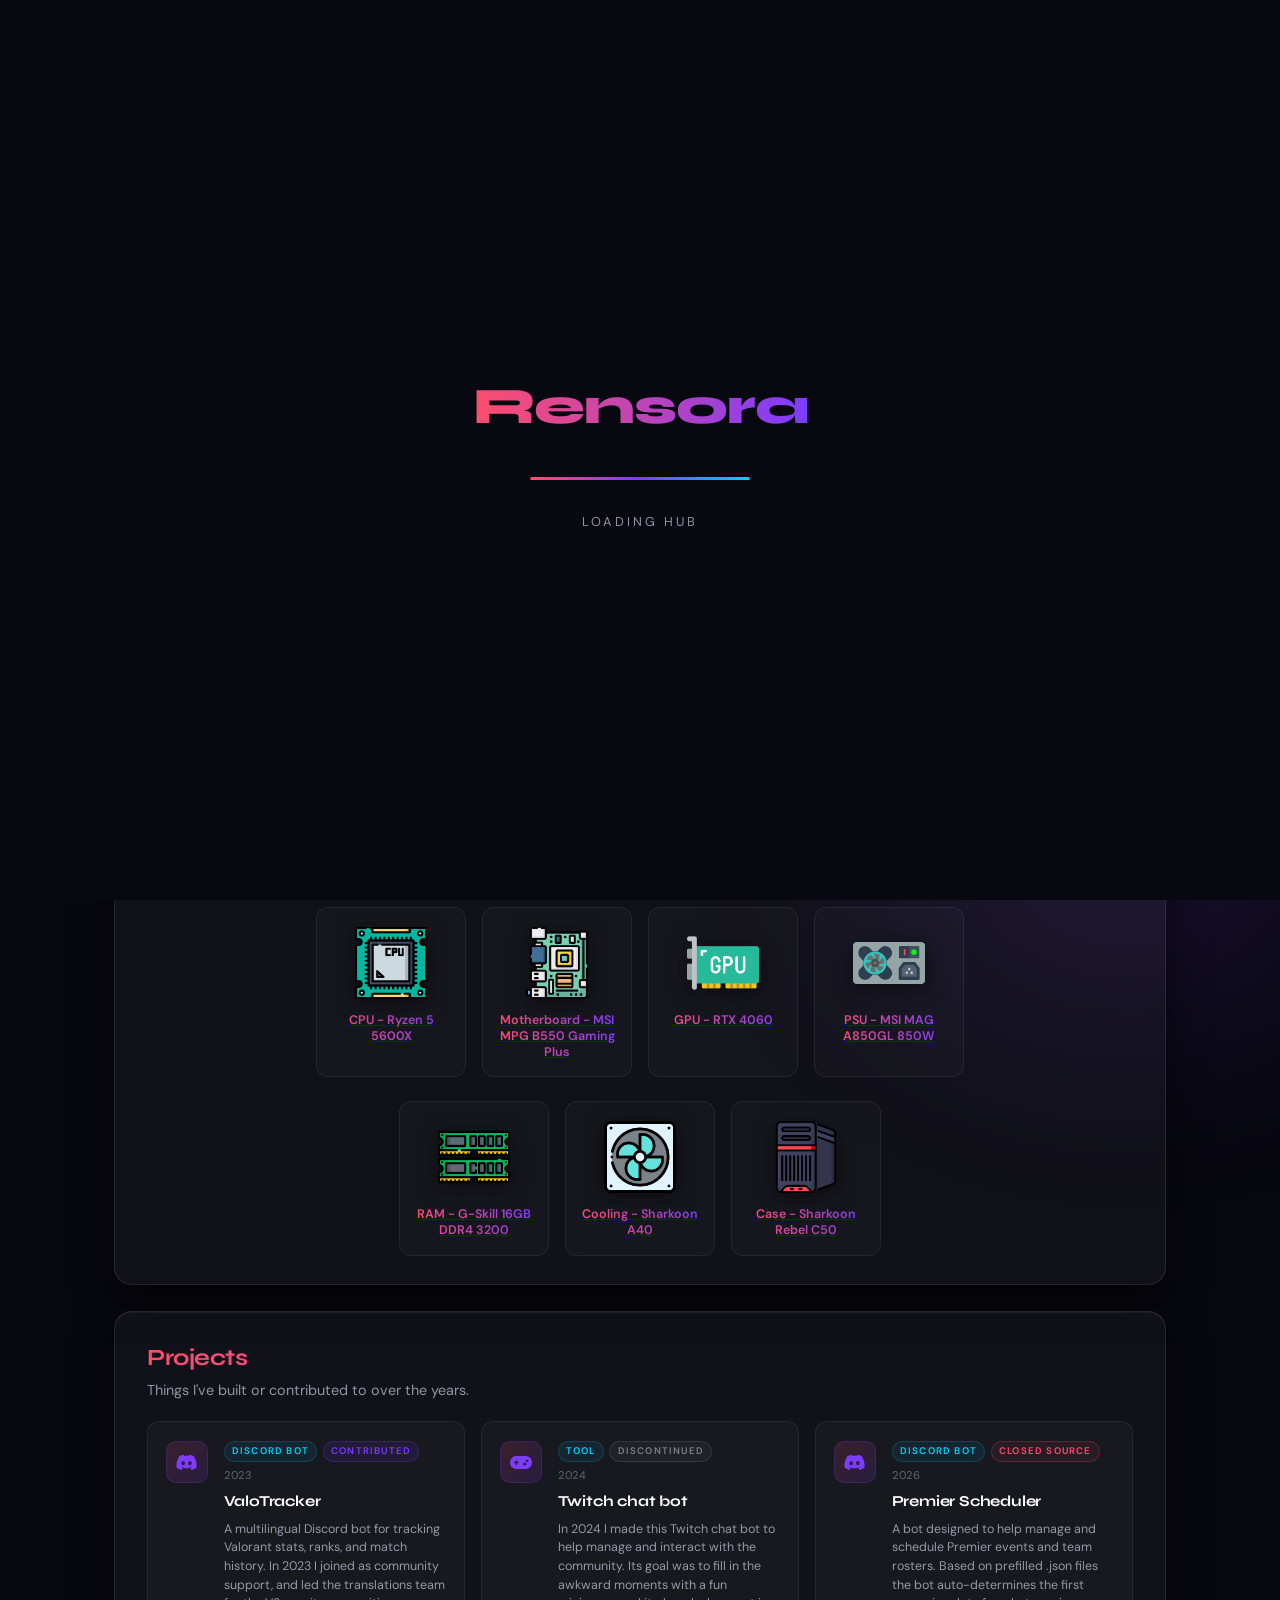
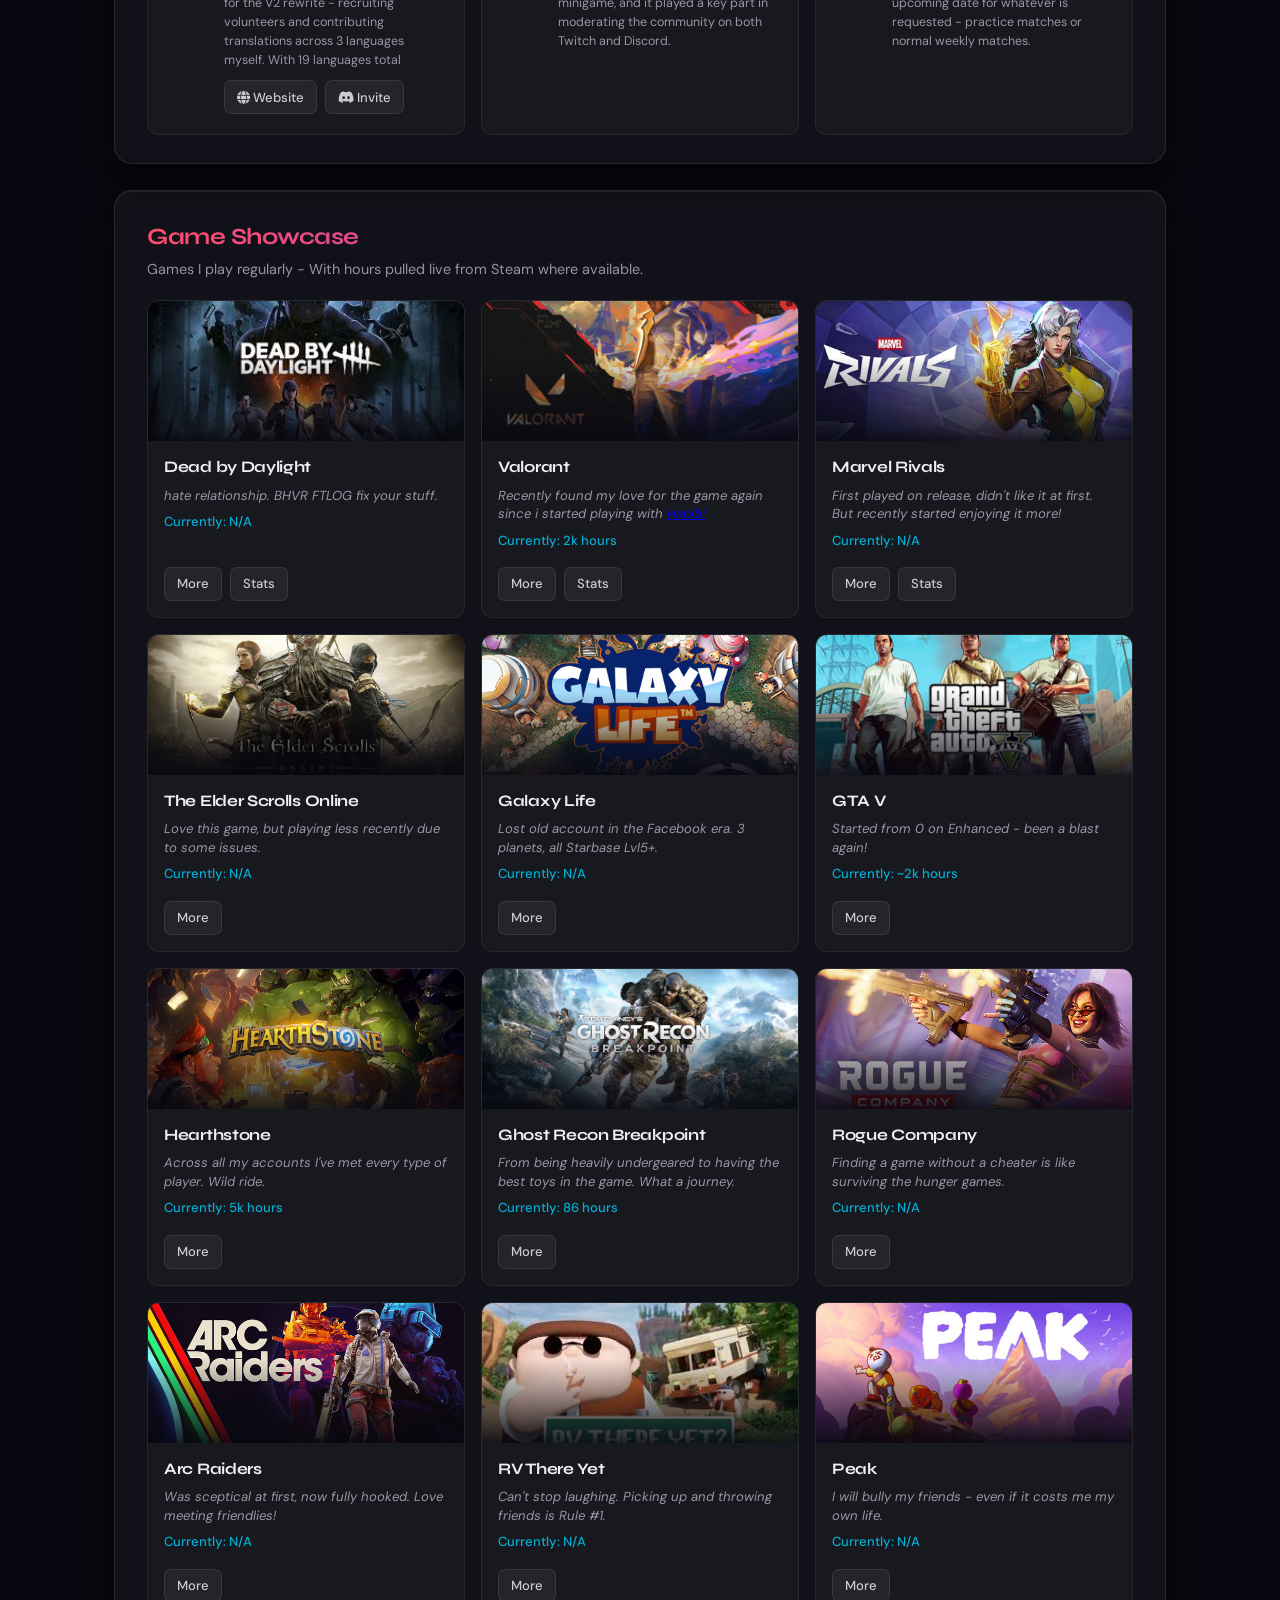
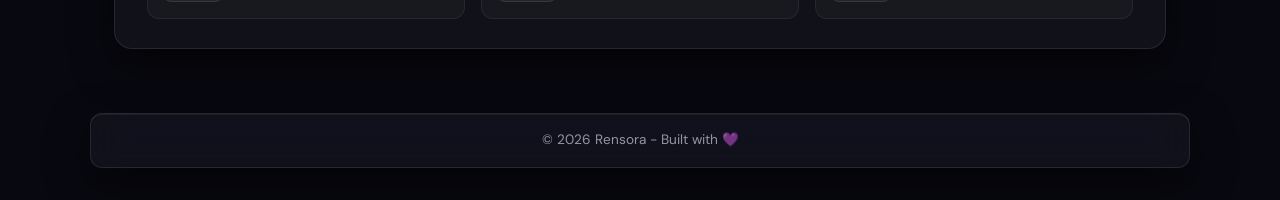
==== commit beaed319: "Added game id's for all games on steam to display correct play time" ====
--- a/index.html
+++ b/index.html
@@ -300,12 +300,12 @@
             </div>
           </article>
 
-          <article class="game-card">
+          <article class="game-card" data-appid="1927780">
             <div class="card-thumb" style="background-image:url('assets/Game-Cards/Galaxy_life.jpg');"></div>
             <div class="card-body">
               <h3>Galaxy Life</h3>
               <i>Lost old account in the Facebook era. 3 planets, all Starbase Lvl5+.</i>
-              <p>Currently: 30 hours</p>
+              <p class="playtime">Loading...</p>
               <div class="card-actions">
                 <a class="mini-btn" href="/games/Galaxy-Life/">More</a>
               </div>
@@ -348,12 +348,12 @@
             </div>
           </article>
 
-          <article class="game-card">
+          <article class="game-card" data-appid="872200">
             <div class="card-thumb" style="background-image:url('assets/Game-Cards/Rogue-company.jpg');"></div>
             <div class="card-body">
               <h3>Rogue Company</h3>
               <i>Finding a game without a cheater is like surviving the hunger games.</i>
-              <p>Currently: 50 hours</p>
+              <p class="playtime">Loading...</p>
               <div class="card-actions">
                 <a class="mini-btn" href="/games/Rogue-company/">More</a>
               </div>
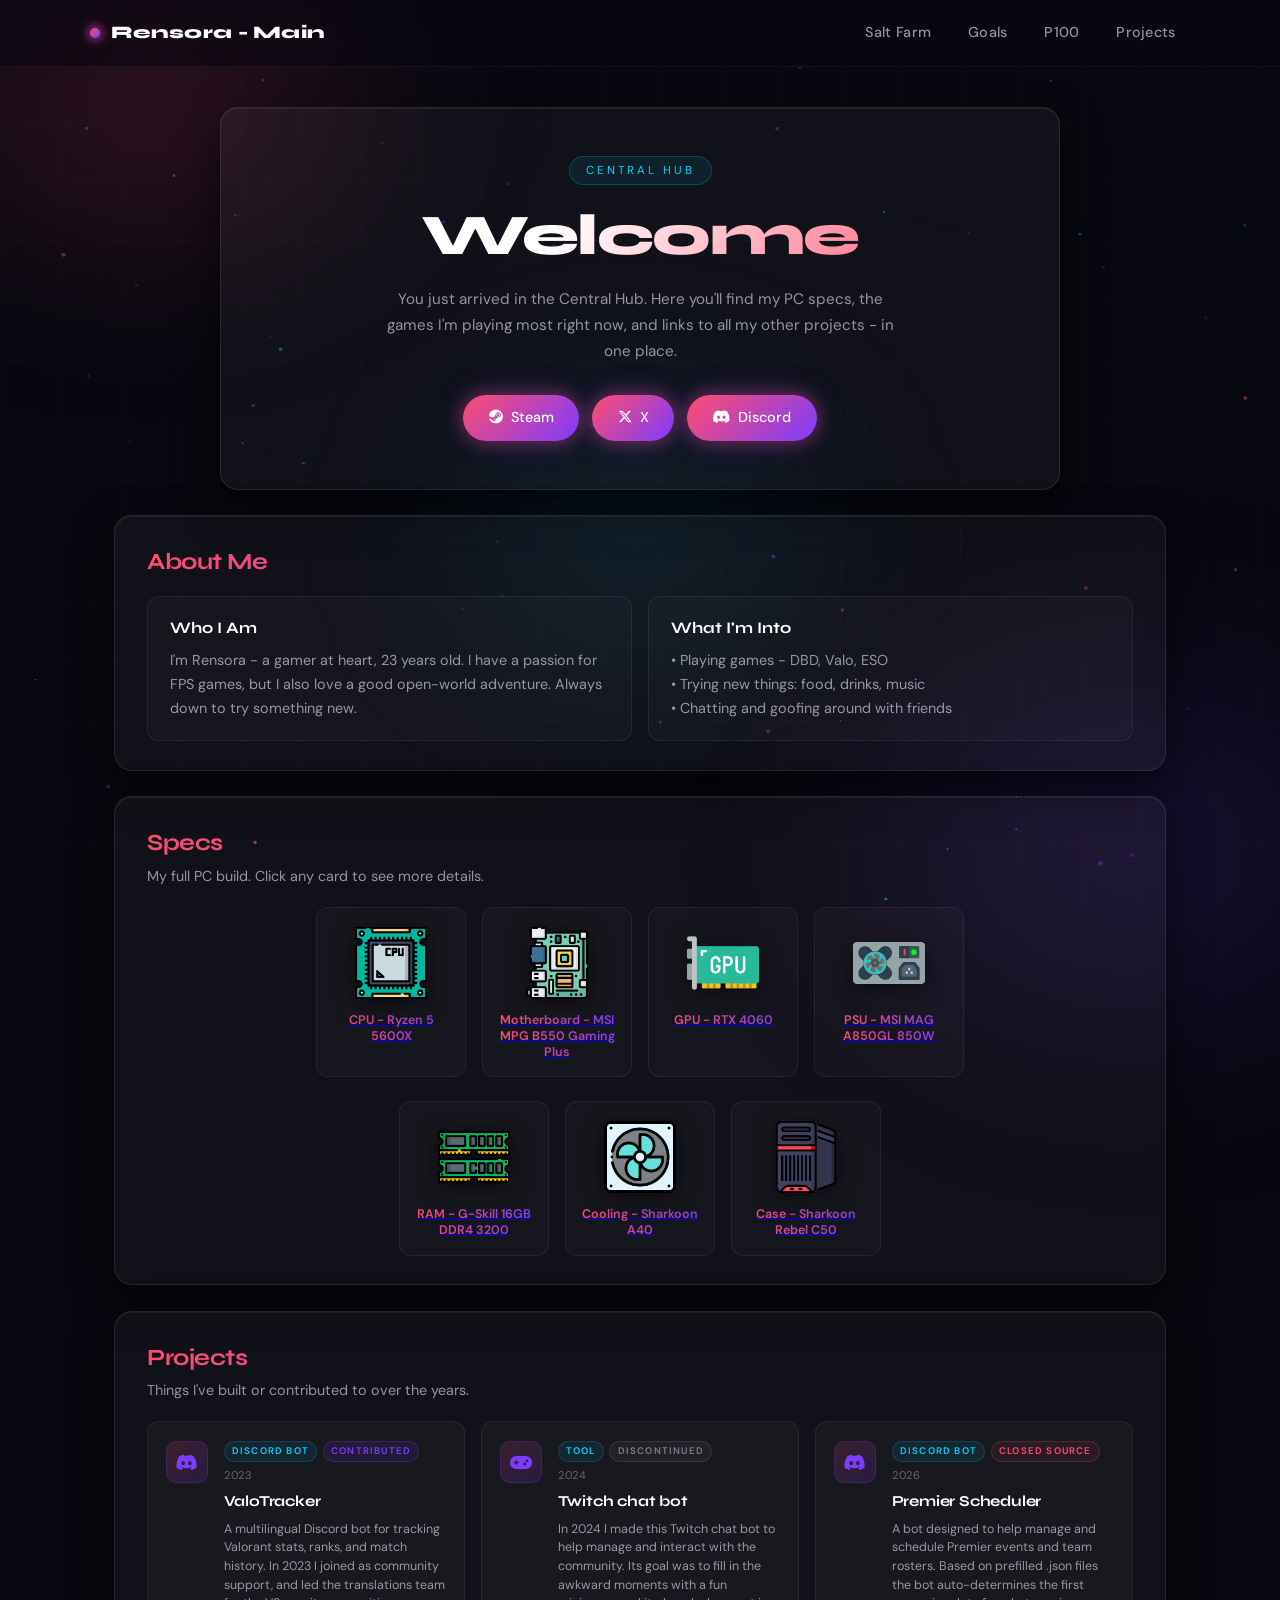
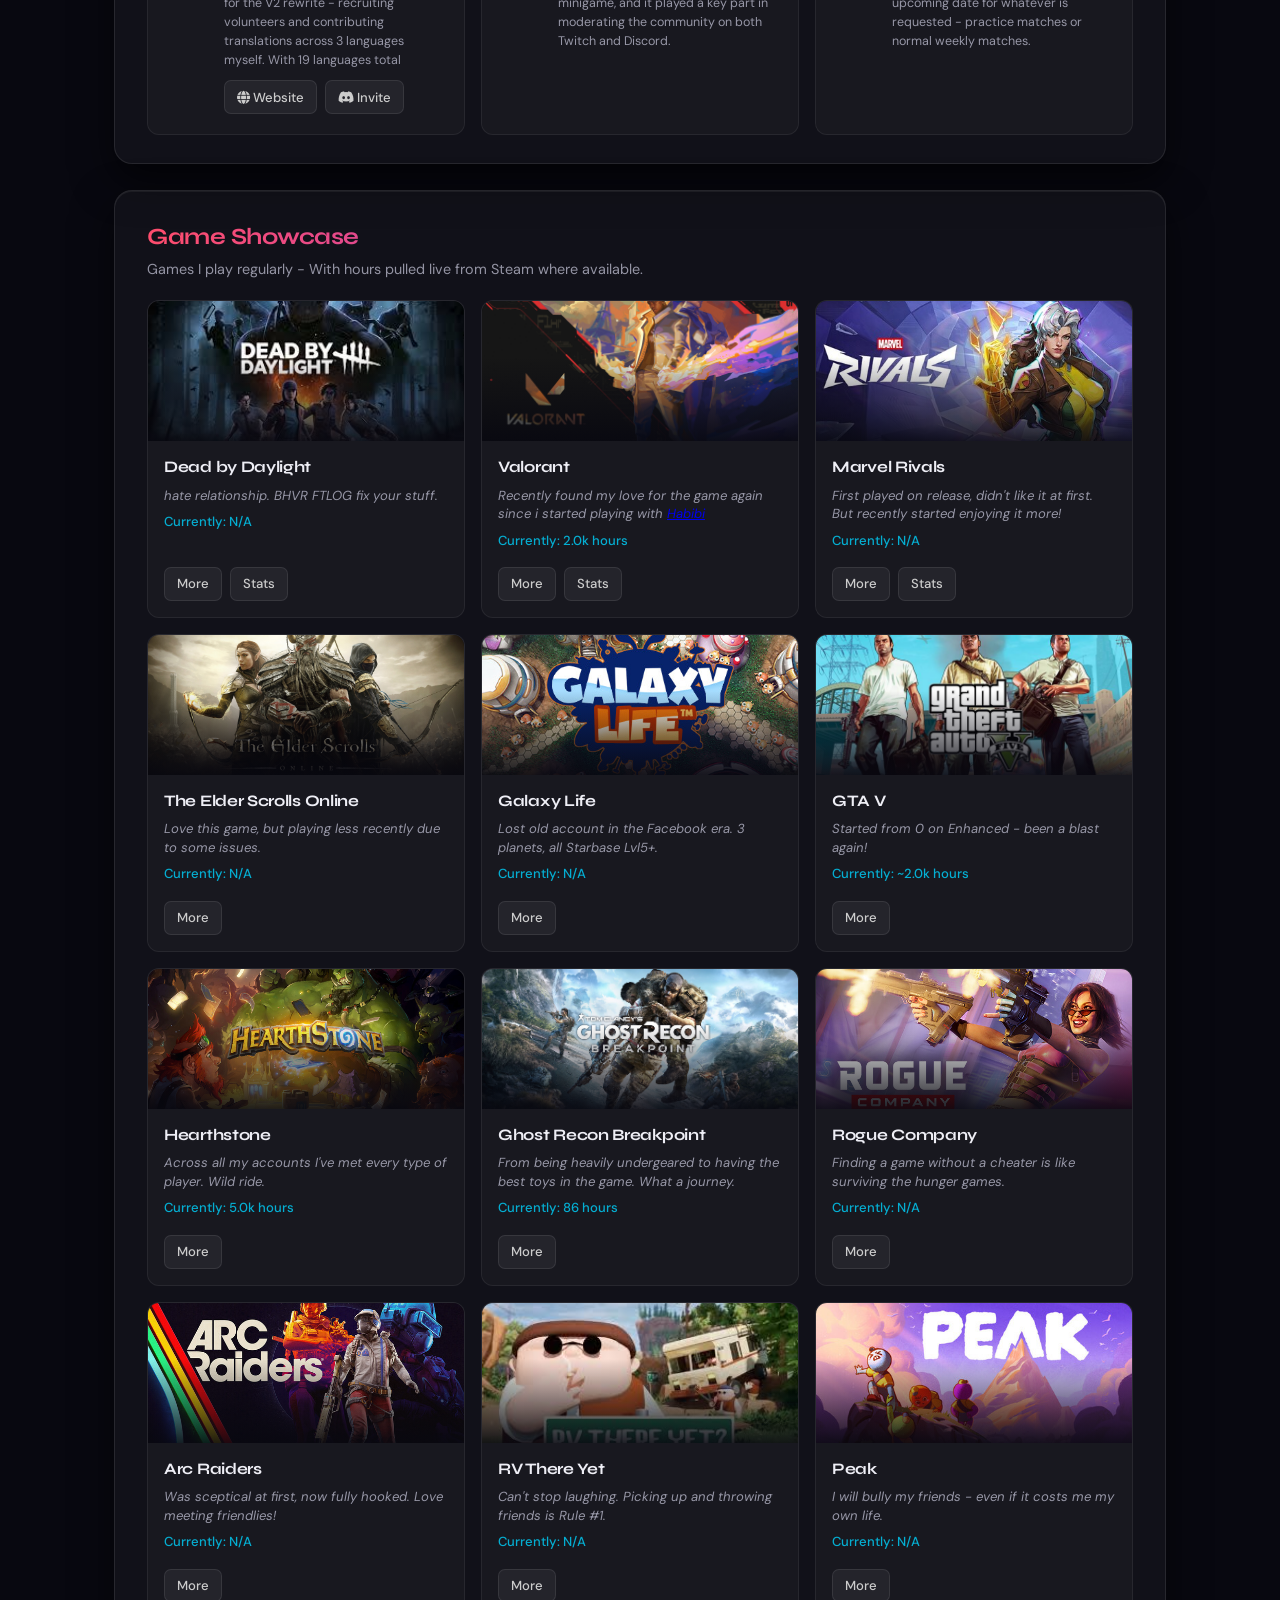
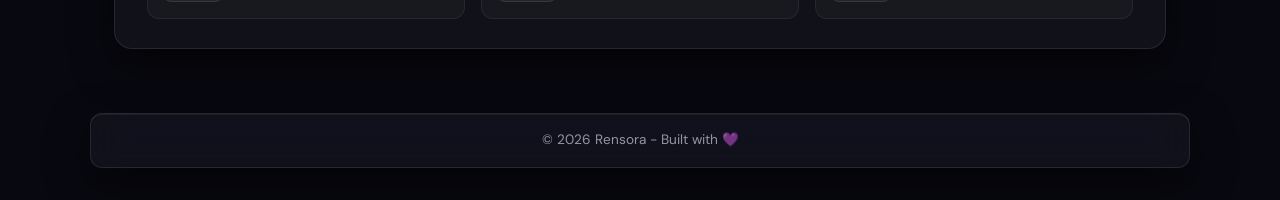
==== commit dd0f184e: "added general lettering for playtime values" ====
--- a/index.html
+++ b/index.html
@@ -267,7 +267,7 @@
             <div class="card-body">
               <h3>Valorant</h3>
               <i>Recently found my love for the game again since i started playing with <a href="https://kjxgaming.rensora.online" target="_blank" rel="noopener">Habibi</a></i>
-              <p>Currently: 2k hours</p>
+              <p>Currently: 2.0k hours</p>
               <div class="card-actions">
                 <a class="mini-btn" href="/games/Valorant/">More</a>
                 <a class="mini-btn" href="/games/Valorant/stats.html">Stats</a>
@@ -317,7 +317,7 @@
             <div class="card-body">
               <h3>GTA V</h3>
               <i>Started from 0 on Enhanced - been a blast again!</i>
-              <p>Currently: ~2k hours</p>
+              <p>Currently: ~2.0k hours</p>
               <div class="card-actions">
                 <a class="mini-btn" href="/games/GTAV/">More</a>
               </div>
@@ -329,7 +329,7 @@
             <div class="card-body">
               <h3>Hearthstone</h3>
               <i>Across all my accounts I've met every type of player. Wild ride.</i>
-              <p>Currently: 5k hours</p>
+              <p>Currently: 5.0k hours</p>
               <div class="card-actions">
                 <a class="mini-btn" href="/games/Hearthstone/">More</a>
               </div>
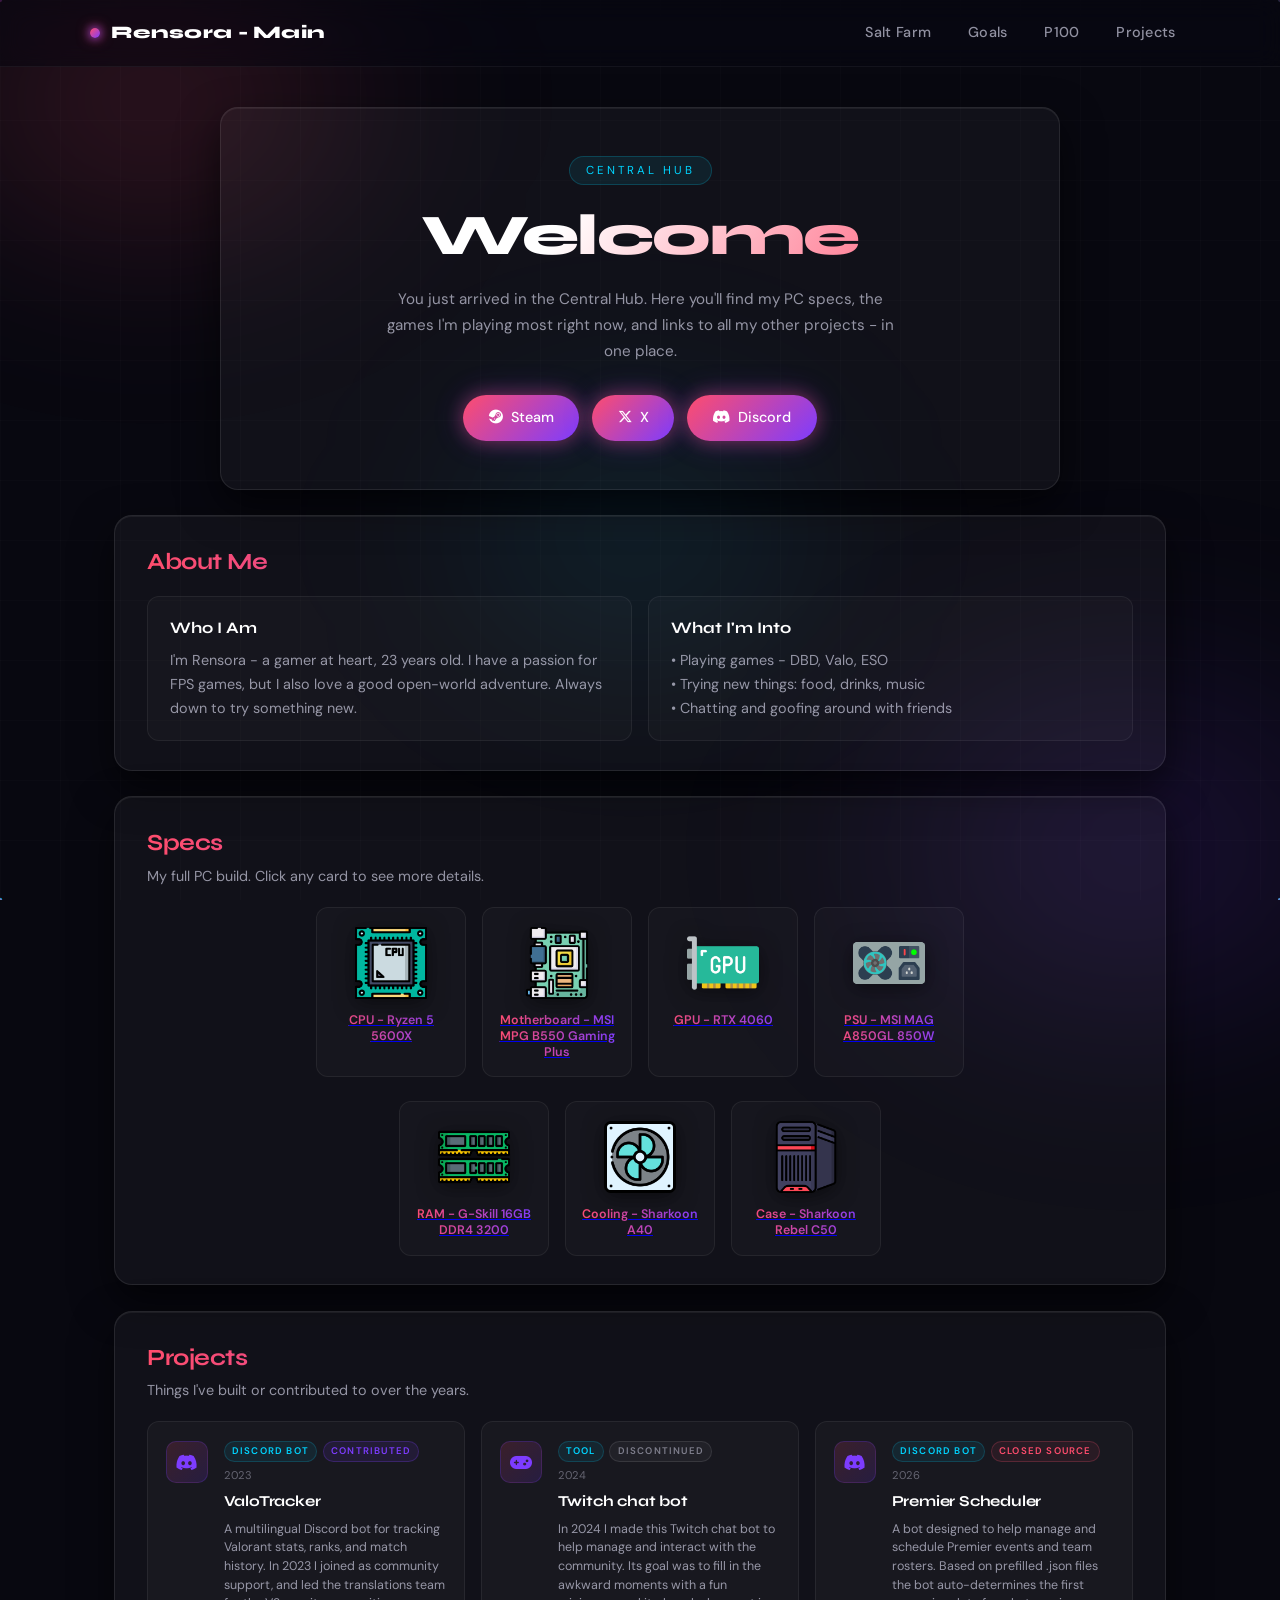
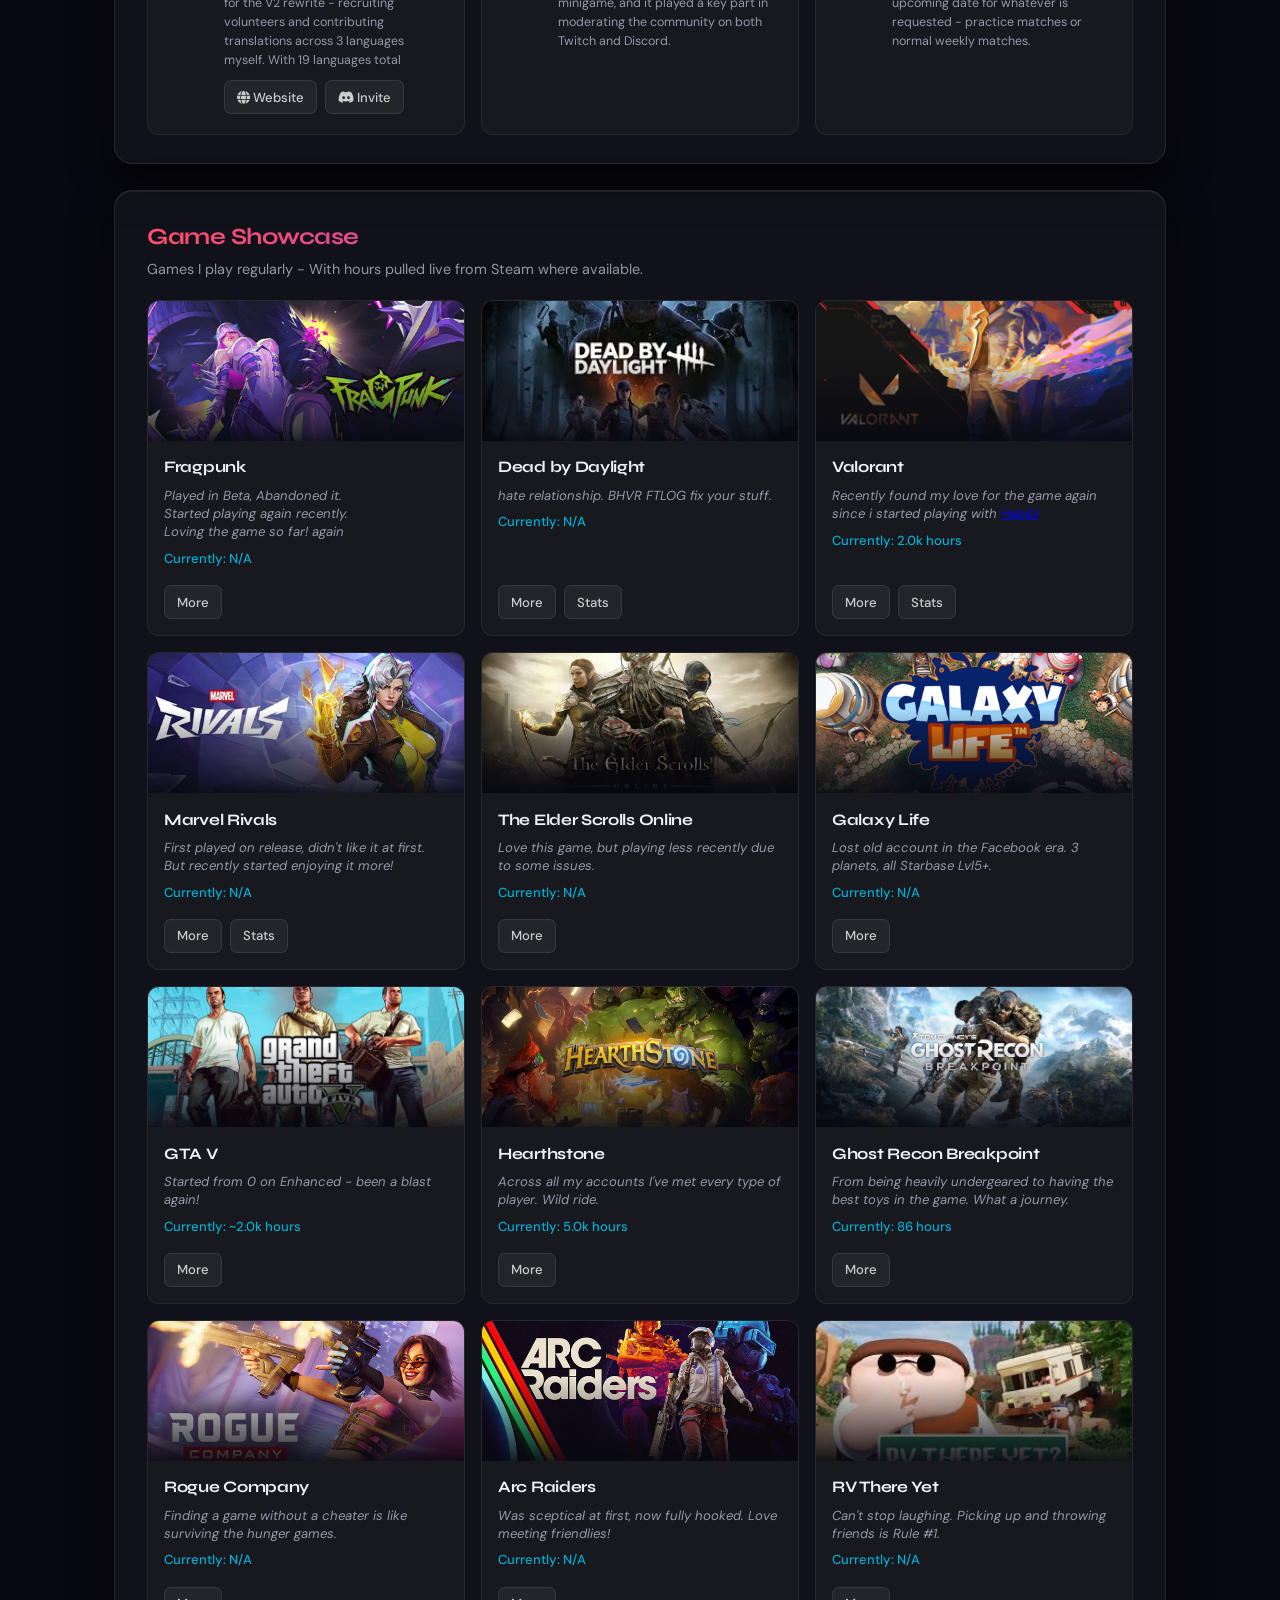
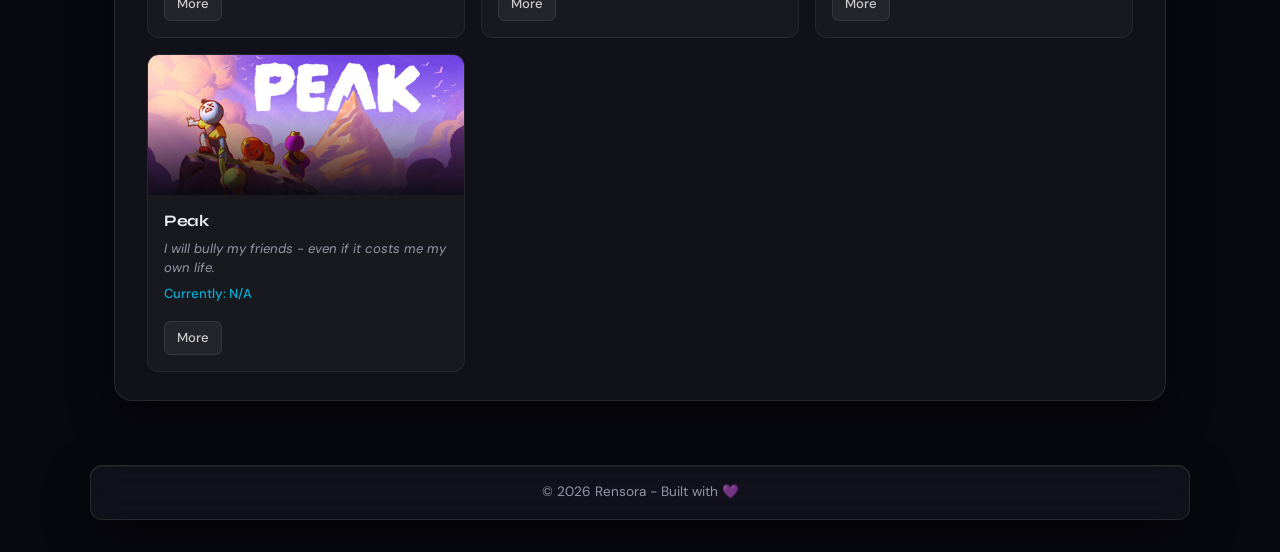
==== commit 7bc02dcb: "added fragpunk to the games list." ====
--- a/index.html
+++ b/index.html
@@ -249,6 +249,18 @@
         <p class="section-desc">Games I play regularly - With hours pulled live from Steam where available.</p>
         <div class="grid-cards">
 
+<article class="game-card" data-appid="2943650">
+            <div class="card-thumb" style="background-image:url('assets/Game-Cards/fragpunk.jpg');"></div>
+            <div class="card-body">
+              <h3>Fragpunk</h3>
+              <i>Played in Beta, Abandoned it.<br>Started playing again recently.<br>Loving the game so far! again</i>
+              <p class="playtime">Loading...</p>
+              <div class="card-actions">
+                <a class="mini-btn" href="/games/Fragpunk/">More</a>
+              </div>
+            </div>
+          </article>
+          
           <article class="game-card" data-appid="381210">
             <div class="card-thumb" style="background-image:url('assets/Game-Cards/dbd.jpg');"></div>
             <div class="card-body">
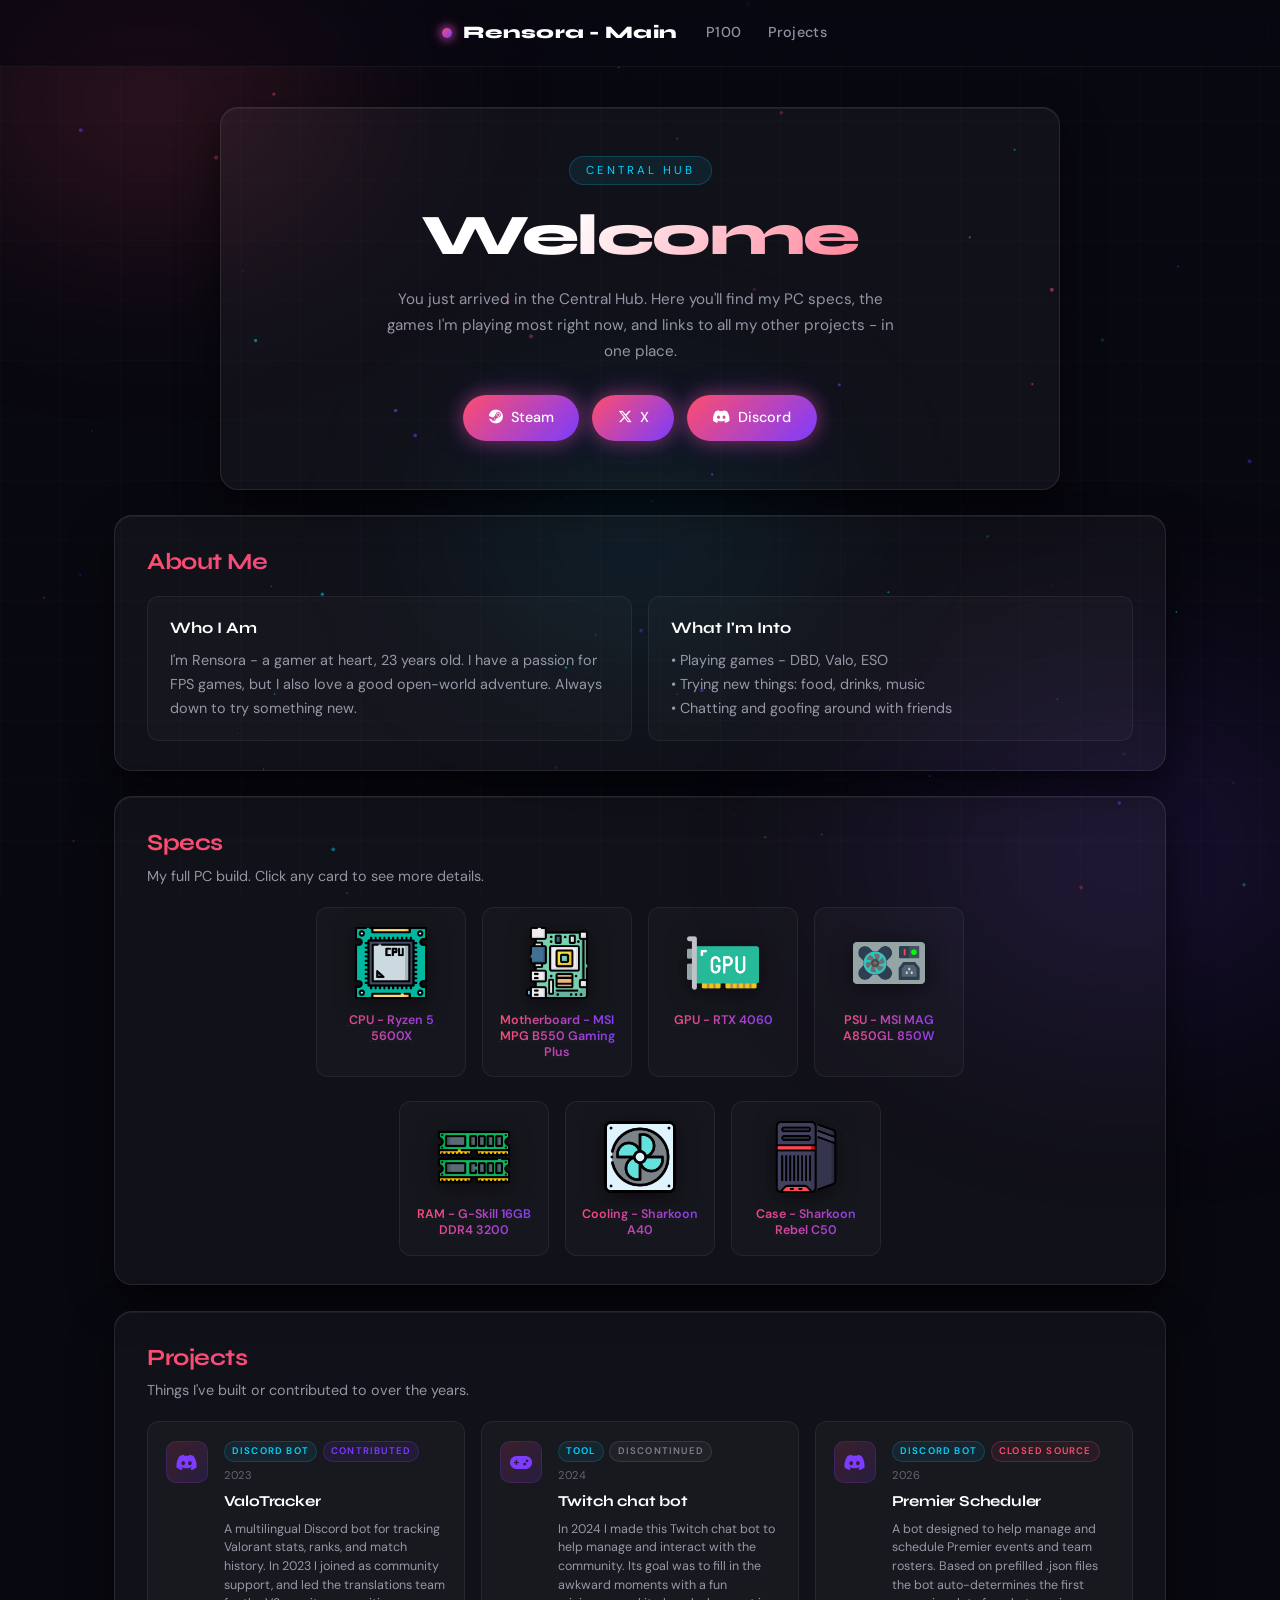
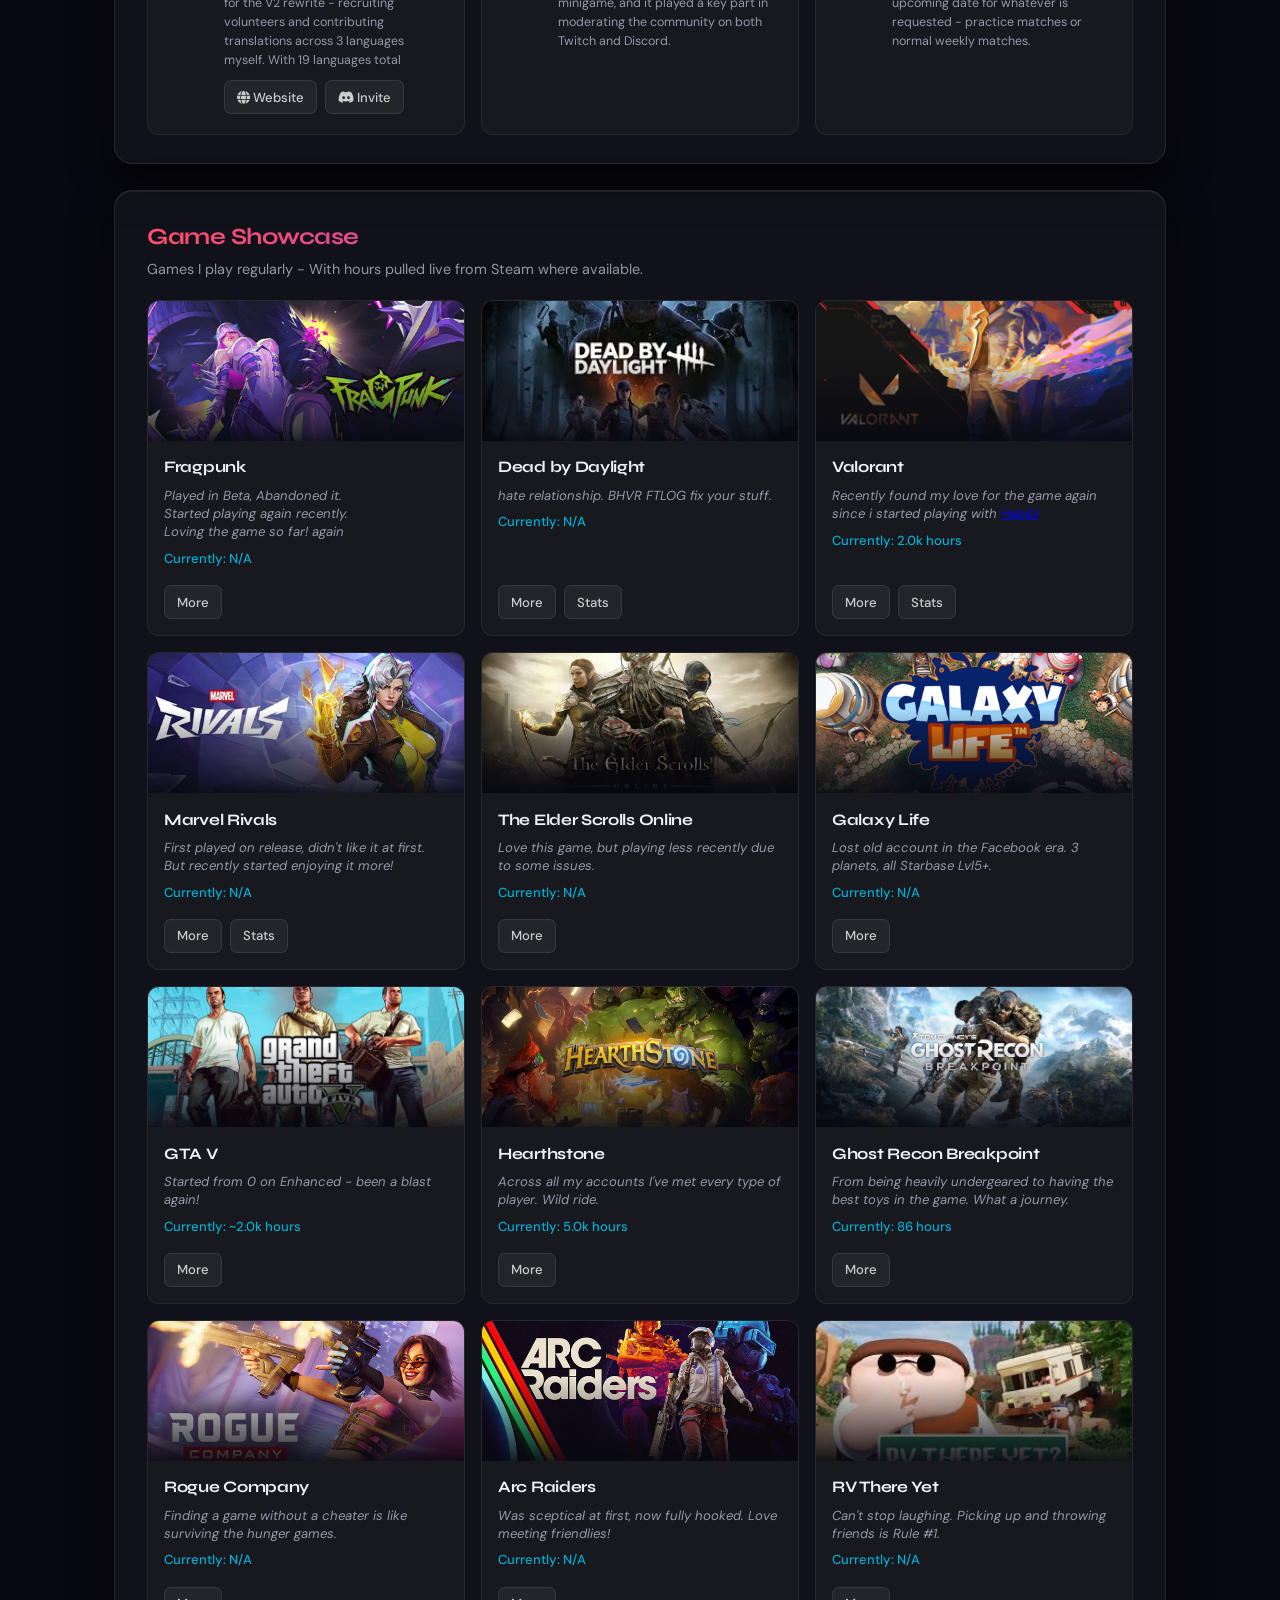
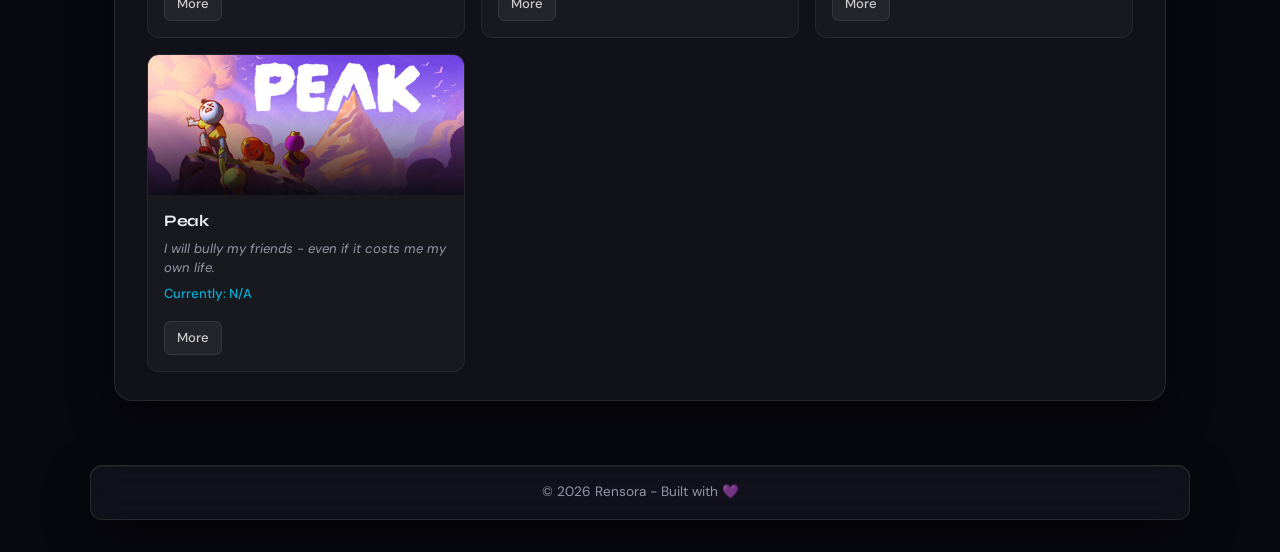
==== commit 48bd9d21: "Made changes to the pages i dont use." ====
--- a/index.html
+++ b/index.html
@@ -51,8 +51,6 @@
         Rensora - Main
       </a>
       <nav class="menu">
-        <a class="menu-link" href="Salt">Salt Farm</a>
-        <a class="menu-link" href="Prestige-Goals">Goals</a>
         <a class="menu-link" href="p100">P100</a>
         <a class="menu-link" href="#projects">Projects</a>
       </nav>
--- a/styles/style.css
+++ b/styles/style.css
@@ -203,7 +203,9 @@
   margin: 0 auto;
   display: flex;
   align-items: center;
-  justify-content: space-between;
+  justify-content: center;
+  gap: 0.9rem;
+  flex-wrap: wrap;
 }
 
 .brand {
@@ -231,12 +233,12 @@
   50%       { box-shadow: 0 0 22px var(--accent-r), 0 0 18px var(--accent-p); transform: scale(1.15); }
 }
 
-.menu { display: flex; gap: 0.5rem; align-items: center; }
+.menu { display: flex; gap: 0.25rem; align-items: center; margin-left: 0.2rem; }
 
 .menu-link {
   color: var(--muted);
   text-decoration: none;
-  padding: 0.4rem 0.9rem;
+  padding: 0.4rem 0.7rem;
   border-radius: 8px;
   font-size: 0.9rem;
   font-weight: 500;
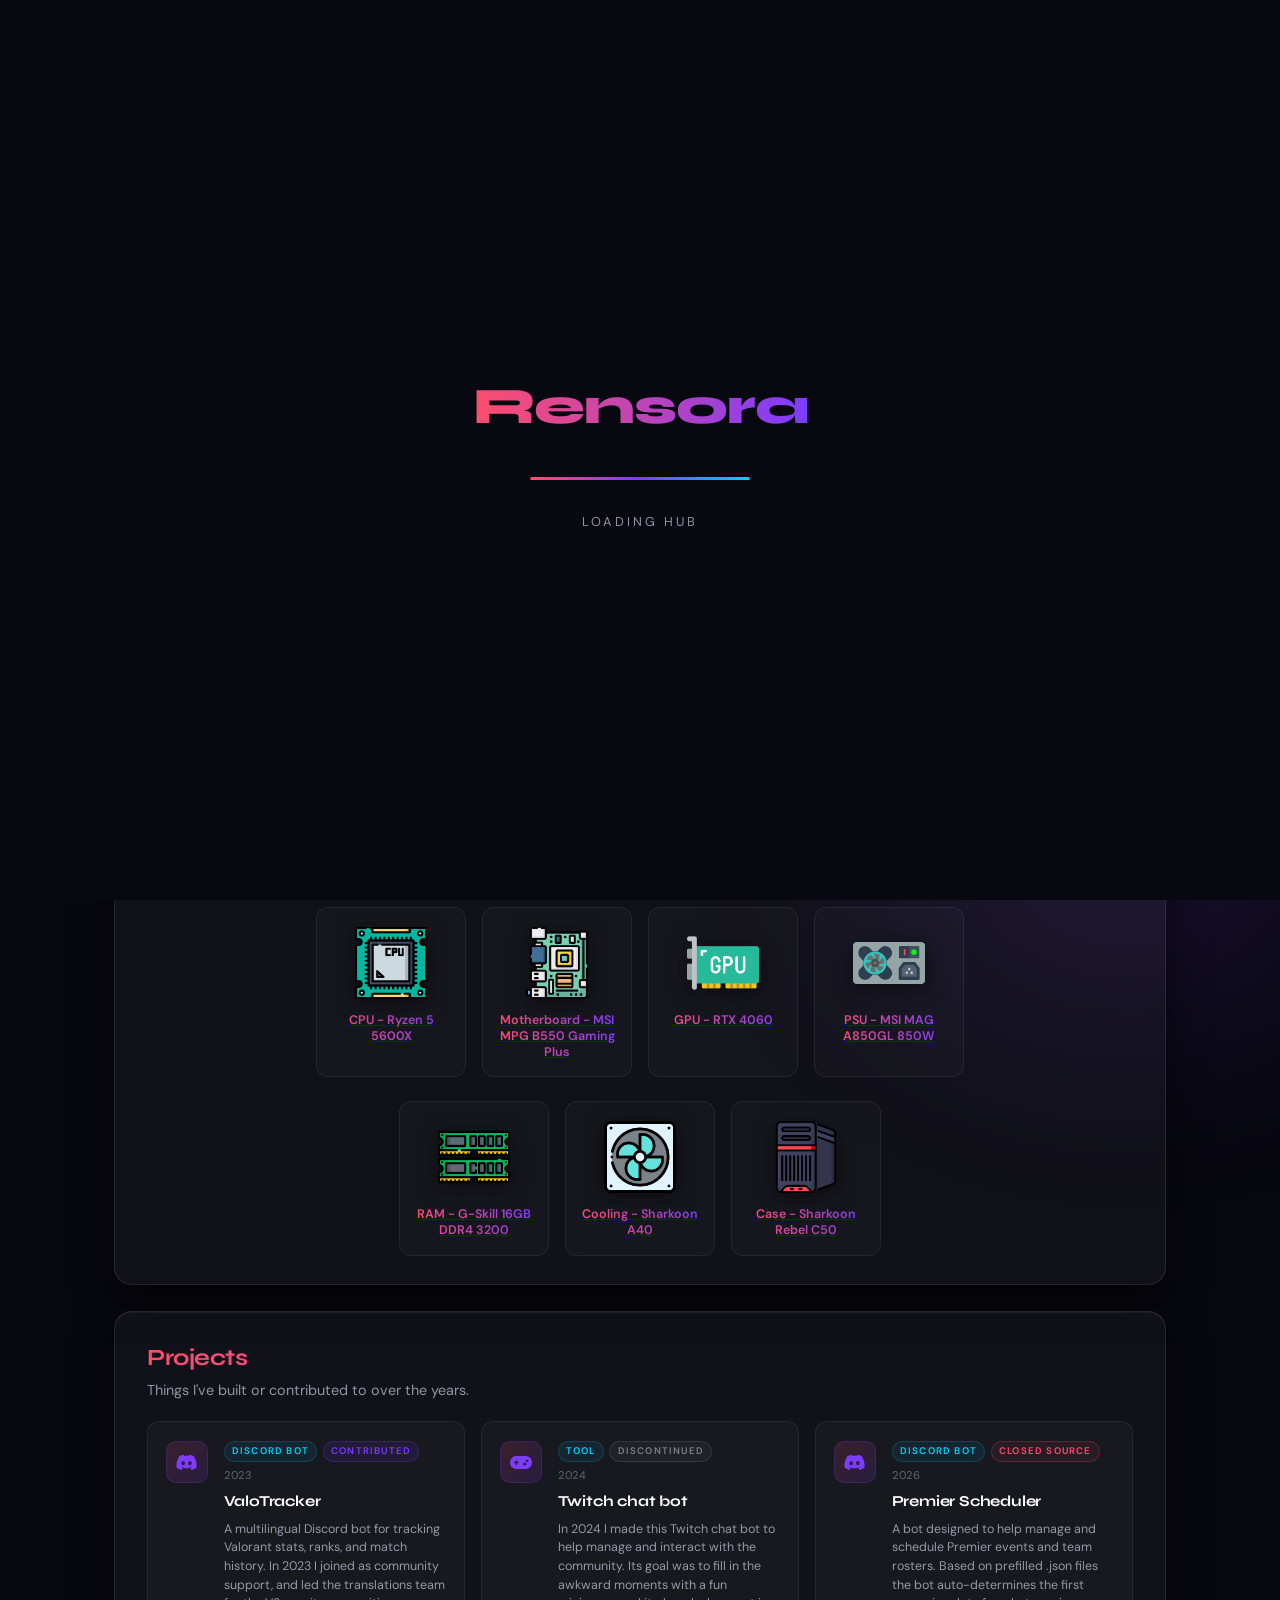
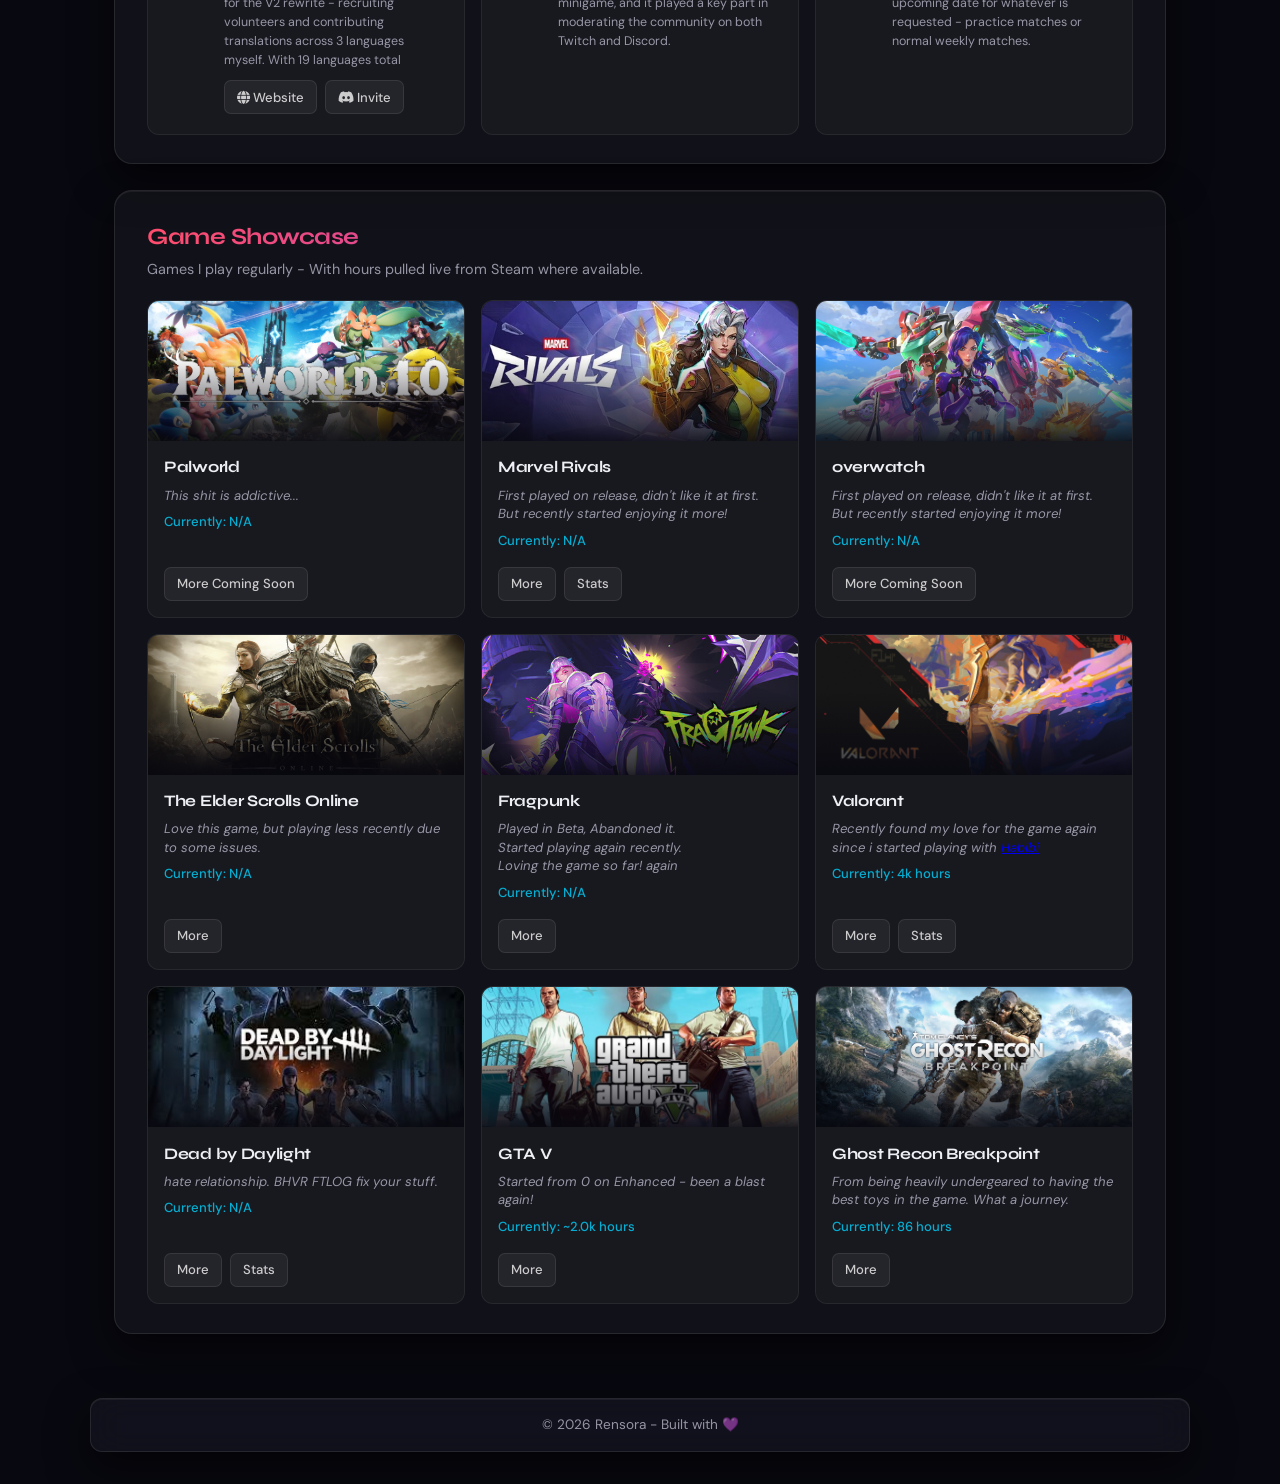
==== commit f34bcc05: "added new games, sorted from current most favorite." ====
--- a/index.html
+++ b/index.html
@@ -247,7 +247,56 @@
         <p class="section-desc">Games I play regularly - With hours pulled live from Steam where available.</p>
         <div class="grid-cards">
 
-<article class="game-card" data-appid="2943650">
+          <article class="game-card" data-appid="1623730">
+            <div class="card-thumb" style="background-image:url('assets/Game-Cards/palworld.jpg');"></div>
+            <div class="card-body">
+              <h3>Palworld</h3>
+              <i>This shit is addictive...</i>
+              <p class="playtime">Loading...</p>
+              <div class="card-actions">
+                <a class="mini-btn" href="#games">More Coming Soon</a>
+              </div>
+            </div>
+          </article>
+
+          <article class="game-card" data-appid="2767030">
+            <div class="card-thumb" style="background-image:url('assets/Game-Cards/rivals.jpg');"></div>
+            <div class="card-body">
+              <h3>Marvel Rivals</h3>
+              <i>First played on release, didn't like it at first. But recently started enjoying it more!</i>
+              <p class="playtime">Loading...</p>
+              <div class="card-actions">
+                <a class="mini-btn" href="/games/Marvel-Rivals/">More</a>
+                <a class="mini-btn" href="https://tracker.gg/marvel-rivals/profile/ign/Rensora/overview">Stats</a>
+              </div>
+            </div>
+          </article>
+
+          <article class="game-card" data-appid="	2357570">
+            <div class="card-thumb" style="background-image:url('assets/Game-Cards/S24_Thumbnail.webp');"></div>
+            <div class="card-body">
+              <h3>overwatch</h3>
+              <i>First played on release, didn't like it at first. But recently started enjoying it more!</i>
+              <p class="playtime">Loading...</p>
+              <div class="card-actions">
+                <a class="mini-btn" href="#games">More Coming Soon</a>
+              </div>
+            </div>
+          </article>
+
+          <article class="game-card" data-appid="306130">
+            <div class="card-thumb" style="background-image:url('assets/Game-Cards/teso.jpg');"></div>
+            <div class="card-body">
+              <h3>The Elder Scrolls Online</h3>
+              <i>Love this game, but playing less recently due to some issues.</i>
+              <p class="playtime">Loading...</p>
+              <div class="card-actions">
+                <a class="mini-btn" href="/games/The-Elder-Scrolls-Online/">More</a>
+              </div>
+            </div>
+          </article>
+
+          <article class="game-card" data-appid="2943650">
             <div class="card-thumb" style="background-image:url('assets/Game-Cards/fragpunk.jpg');"></div>
             <div class="card-body">
               <h3>Fragpunk</h3>
@@ -258,7 +307,20 @@
               </div>
             </div>
           </article>
-          
+
+          <article class="game-card">
+            <div class="card-thumb" style="background-image:url('assets/Game-Cards/val.jpg');"></div>
+            <div class="card-body">
+              <h3>Valorant</h3>
+              <i>Recently found my love for the game again since i started playing with <a href="https://kjxgaming.rensora.online" target="_blank" rel="noopener">Habibi</a></i>
+              <p>Currently: 4k hours</p>
+              <div class="card-actions">
+                <a class="mini-btn" href="/games/Valorant/">More</a>
+                <a class="mini-btn" href="/games/Valorant/stats.html">Stats</a>
+              </div>
+            </div>
+          </article>
+
           <article class="game-card" data-appid="381210">
             <div class="card-thumb" style="background-image:url('assets/Game-Cards/dbd.jpg');"></div>
             <div class="card-body">
@@ -268,56 +330,6 @@
               <div class="card-actions">
                 <a class="mini-btn" href="/games/Dead-by-Daylight/">More</a>
                 <a class="mini-btn" href="https://deadbystats.eu/profile/rensora">Stats</a>
-              </div>
-            </div>
-          </article>
-
-          <article class="game-card">
-            <div class="card-thumb" style="background-image:url('assets/Game-Cards/val.jpg');"></div>
-            <div class="card-body">
-              <h3>Valorant</h3>
-              <i>Recently found my love for the game again since i started playing with <a href="https://kjxgaming.rensora.online" target="_blank" rel="noopener">Habibi</a></i>
-              <p>Currently: 2.0k hours</p>
-              <div class="card-actions">
-                <a class="mini-btn" href="/games/Valorant/">More</a>
-                <a class="mini-btn" href="/games/Valorant/stats.html">Stats</a>
-              </div>
-            </div>
-          </article>
-
-          <article class="game-card" data-appid="2767030">
-            <div class="card-thumb" style="background-image:url('assets/Game-Cards/rivals.jpg');"></div>
-            <div class="card-body">
-              <h3>Marvel Rivals</h3>
-              <i>First played on release, didn't like it at first. But recently started enjoying it more!</i>
-              <p class="playtime">Loading...</p>
-              <div class="card-actions">
-                <a class="mini-btn" href="/games/Marvel-Rivals/">More</a>
-                <a class="mini-btn" href="https://tracker.gg/marvel-rivals/profile/ign/Rensora/overview">Stats</a>
-              </div>
-            </div>
-          </article>
-
-          <article class="game-card" data-appid="306130">
-            <div class="card-thumb" style="background-image:url('assets/Game-Cards/teso.jpg');"></div>
-            <div class="card-body">
-              <h3>The Elder Scrolls Online</h3>
-              <i>Love this game, but playing less recently due to some issues.</i>
-              <p class="playtime">Loading...</p>
-              <div class="card-actions">
-                <a class="mini-btn" href="/games/The-Elder-Scrolls-Online/">More</a>
-              </div>
-            </div>
-          </article>
-
-          <article class="game-card" data-appid="1927780">
-            <div class="card-thumb" style="background-image:url('assets/Game-Cards/Galaxy_life.jpg');"></div>
-            <div class="card-body">
-              <h3>Galaxy Life</h3>
-              <i>Lost old account in the Facebook era. 3 planets, all Starbase Lvl5+.</i>
-              <p class="playtime">Loading...</p>
-              <div class="card-actions">
-                <a class="mini-btn" href="/games/Galaxy-Life/">More</a>
               </div>
             </div>
           </article>
@@ -335,18 +347,6 @@
           </article>
 
           <article class="game-card">
-            <div class="card-thumb" style="background-image:url('assets/Game-Cards/hrtst.jpg');"></div>
-            <div class="card-body">
-              <h3>Hearthstone</h3>
-              <i>Across all my accounts I've met every type of player. Wild ride.</i>
-              <p>Currently: 5.0k hours</p>
-              <div class="card-actions">
-                <a class="mini-btn" href="/games/Hearthstone/">More</a>
-              </div>
-            </div>
-          </article>
-
-          <article class="game-card">
             <div class="card-thumb" style="background-image:url('assets/Game-Cards/Ghost-Recon-Breakpoint.png');"></div>
             <div class="card-body">
               <h3>Ghost Recon Breakpoint</h3>
@@ -354,54 +354,6 @@
               <p>Currently: 86 hours</p>
               <div class="card-actions">
                 <a class="mini-btn" href="/games/Ghost-Recon-Breakpoint/">More</a>
-              </div>
-            </div>
-          </article>
-
-          <article class="game-card" data-appid="872200">
-            <div class="card-thumb" style="background-image:url('assets/Game-Cards/Rogue-company.jpg');"></div>
-            <div class="card-body">
-              <h3>Rogue Company</h3>
-              <i>Finding a game without a cheater is like surviving the hunger games.</i>
-              <p class="playtime">Loading...</p>
-              <div class="card-actions">
-                <a class="mini-btn" href="/games/Rogue-company/">More</a>
-              </div>
-            </div>
-          </article>
-
-          <article class="game-card" data-appid="1808500">
-            <div class="card-thumb" style="background-image:url('assets/Game-Cards/arcraiders.jpg');"></div>
-            <div class="card-body">
-              <h3>Arc Raiders</h3>
-              <i>Was sceptical at first, now fully hooked. Love meeting friendlies!</i>
-              <p class="playtime">Loading...</p>
-              <div class="card-actions">
-                <a class="mini-btn" href="/games/Arc-Raiders/">More</a>
-              </div>
-            </div>
-          </article>
-
-          <article class="game-card" data-appid="3949040">
-            <div class="card-thumb" style="background-image:url('assets/Game-Cards/rv.jpg');"></div>
-            <div class="card-body">
-              <h3>RV There Yet</h3>
-              <i>Can't stop laughing. Picking up and throwing friends is Rule #1.</i>
-              <p class="playtime">Loading...</p>
-              <div class="card-actions">
-                <a class="mini-btn" href="/games/RV-There-Yet/">More</a>
-              </div>
-            </div>
-          </article>
-
-          <article class="game-card" data-appid="3527290">
-            <div class="card-thumb" style="background-image:url('assets/Game-Cards/peak.jpg');"></div>
-            <div class="card-body">
-              <h3>Peak</h3>
-              <i>I will bully my friends - even if it costs me my own life.</i>
-              <p class="playtime">Loading...</p>
-              <div class="card-actions">
-                <a class="mini-btn" href="/games/Peak/">More</a>
               </div>
             </div>
           </article>
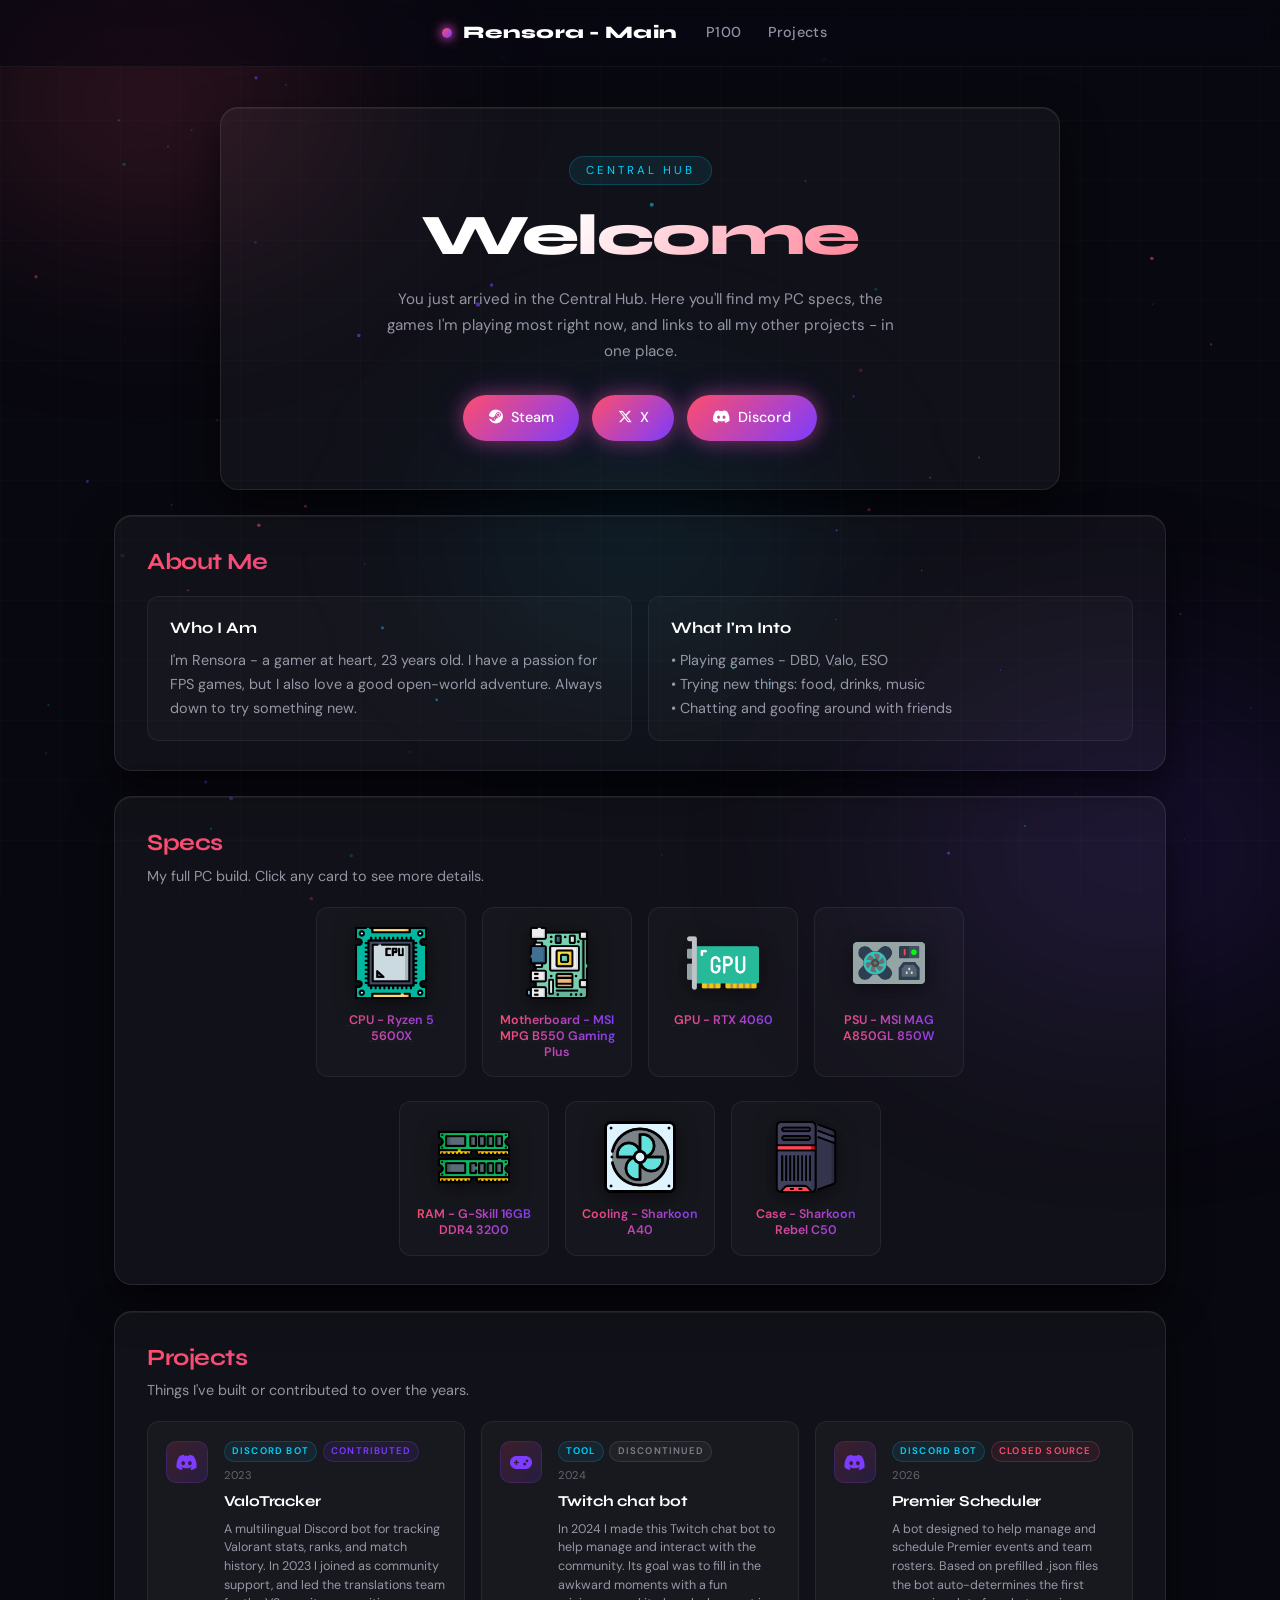
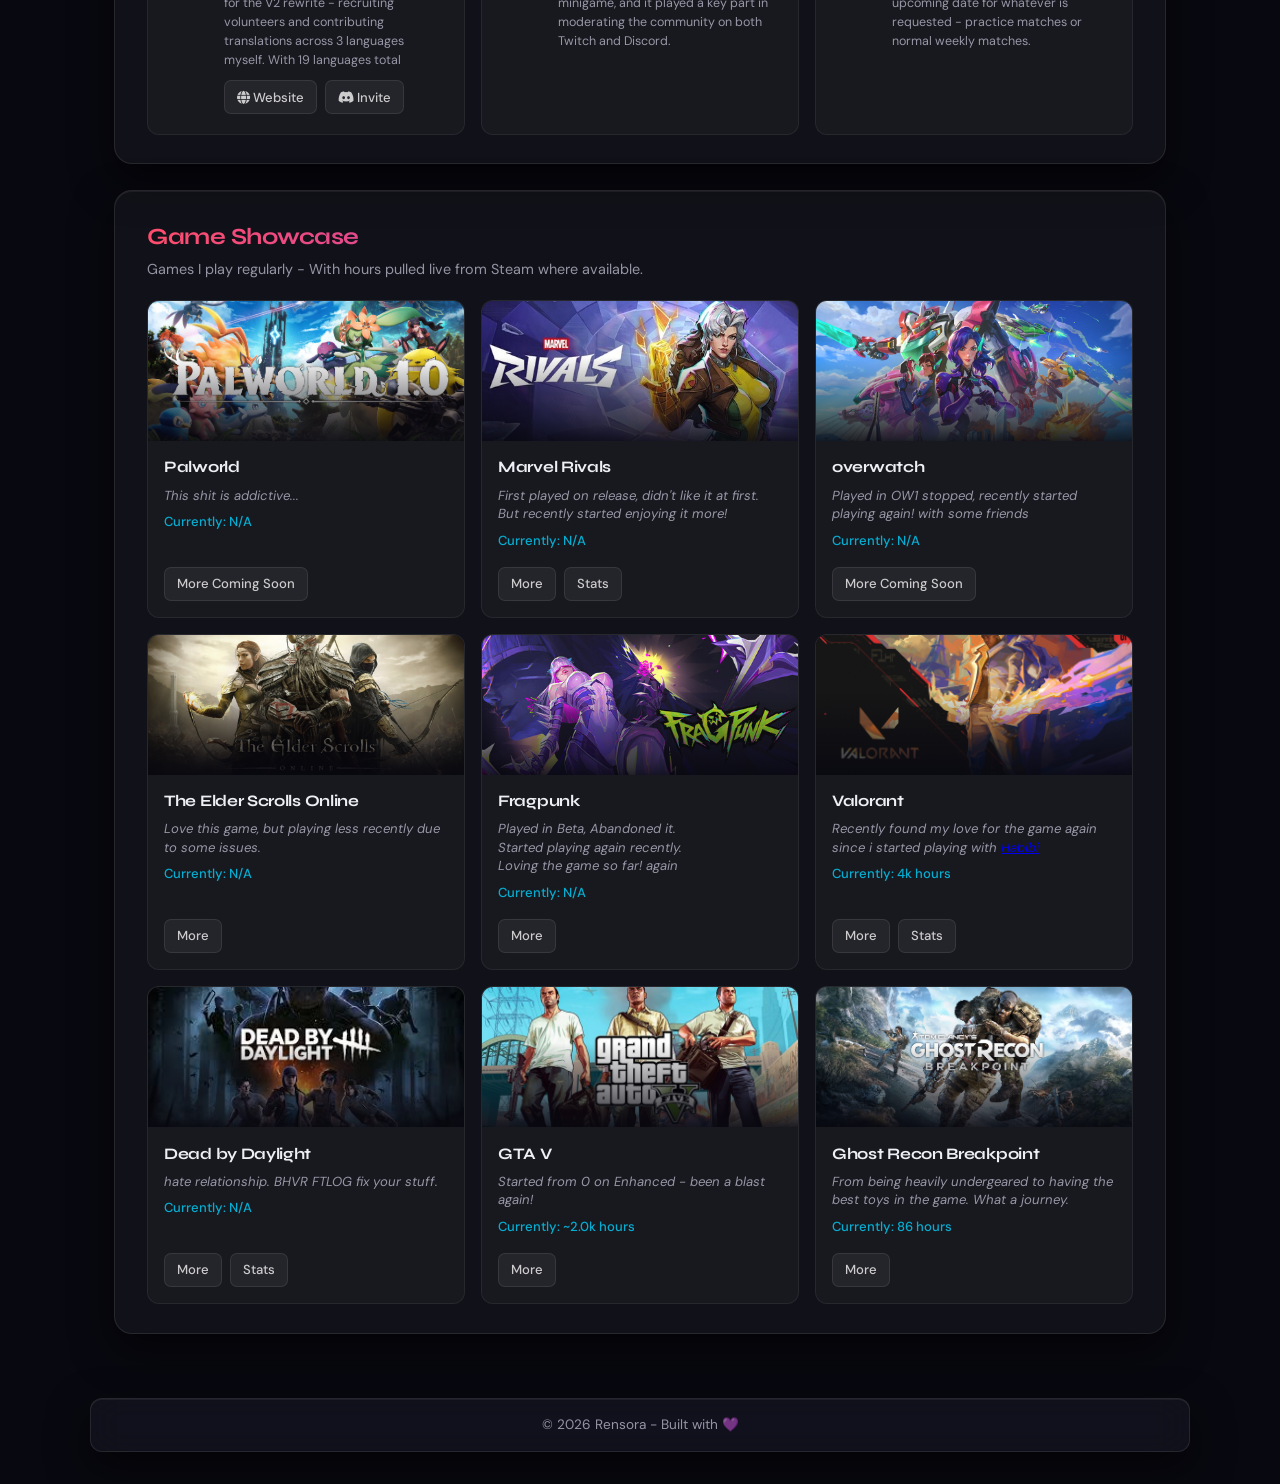
==== commit 2e6f55c2: "updated Ow data card cuz it was left unchanged." ====
--- a/index.html
+++ b/index.html
@@ -276,7 +276,7 @@
             <div class="card-thumb" style="background-image:url('assets/Game-Cards/S24_Thumbnail.webp');"></div>
             <div class="card-body">
               <h3>overwatch</h3>
-              <i>First played on release, didn't like it at first. But recently started enjoying it more!</i>
+              <i>Played in OW1 stopped, recently started playing again! with some friends</i>
               <p class="playtime">Loading...</p>
               <div class="card-actions">
                 <a class="mini-btn" href="#games">More Coming Soon</a>
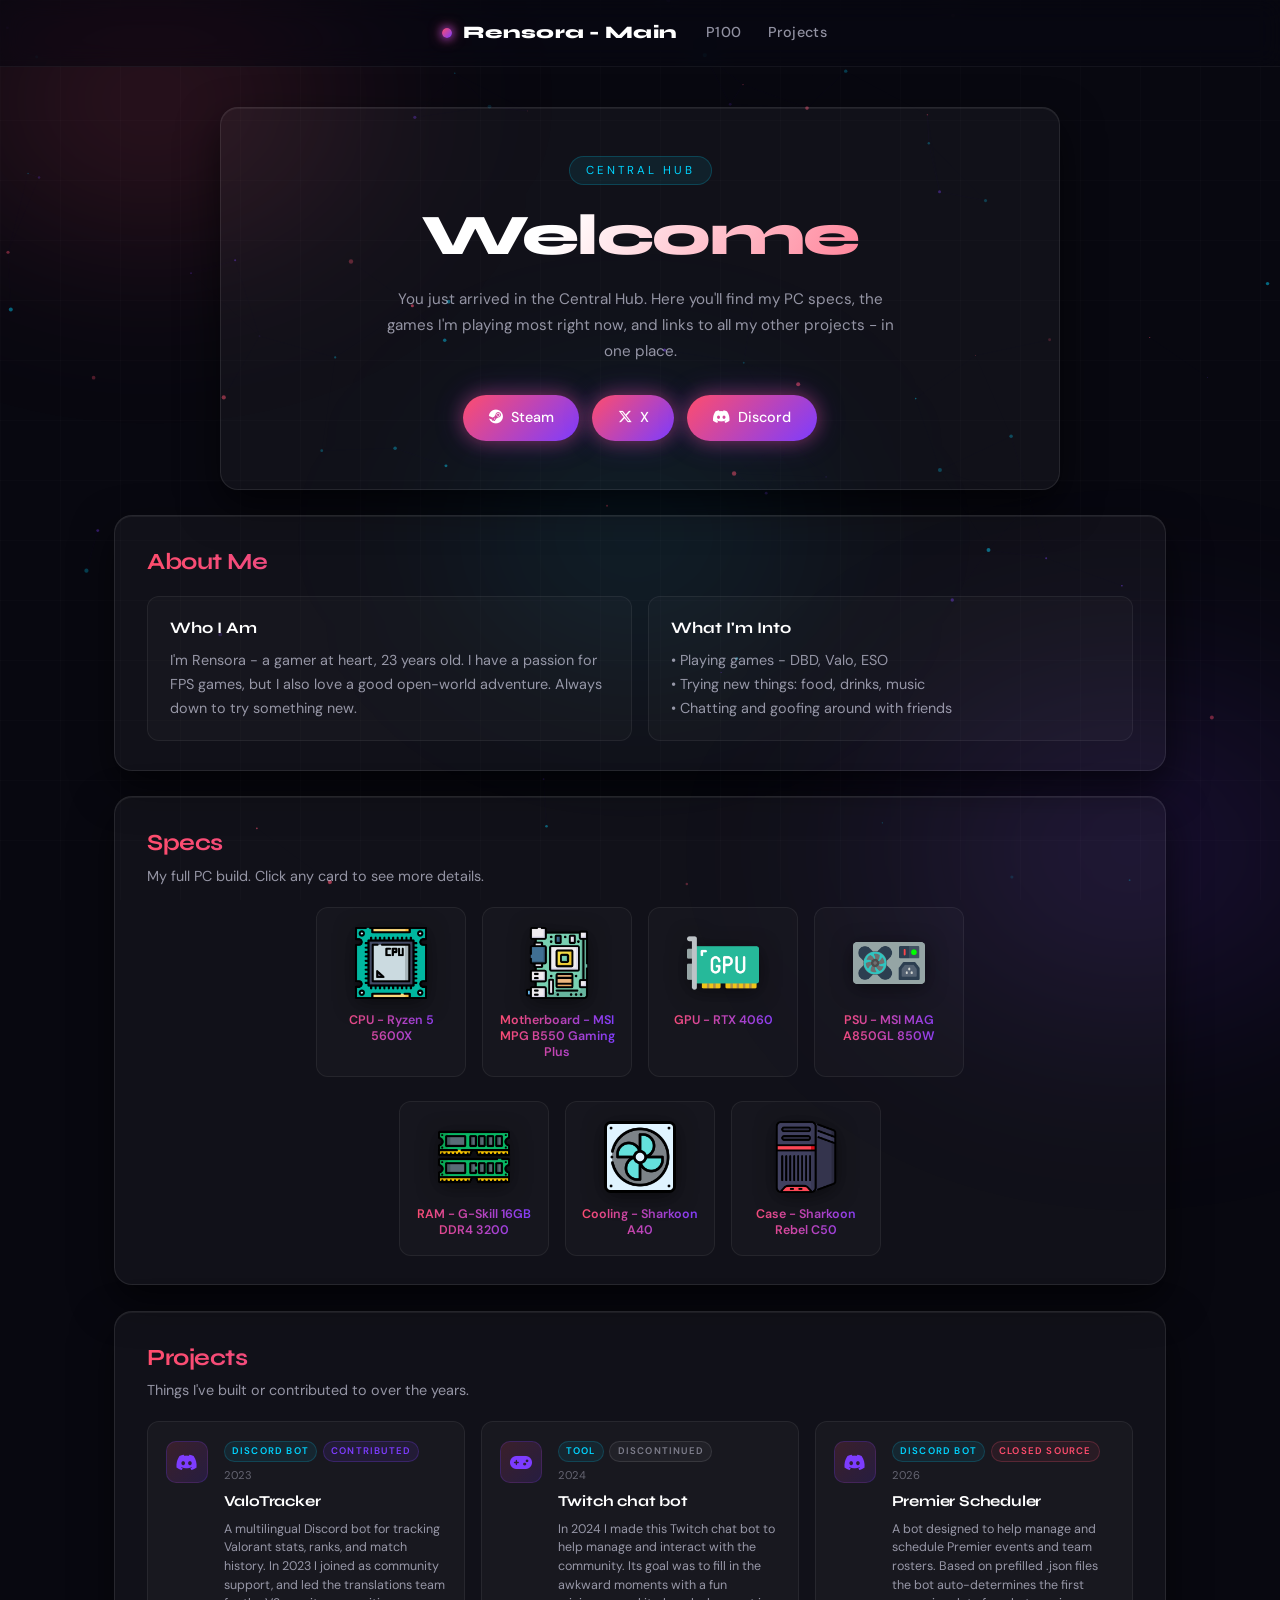
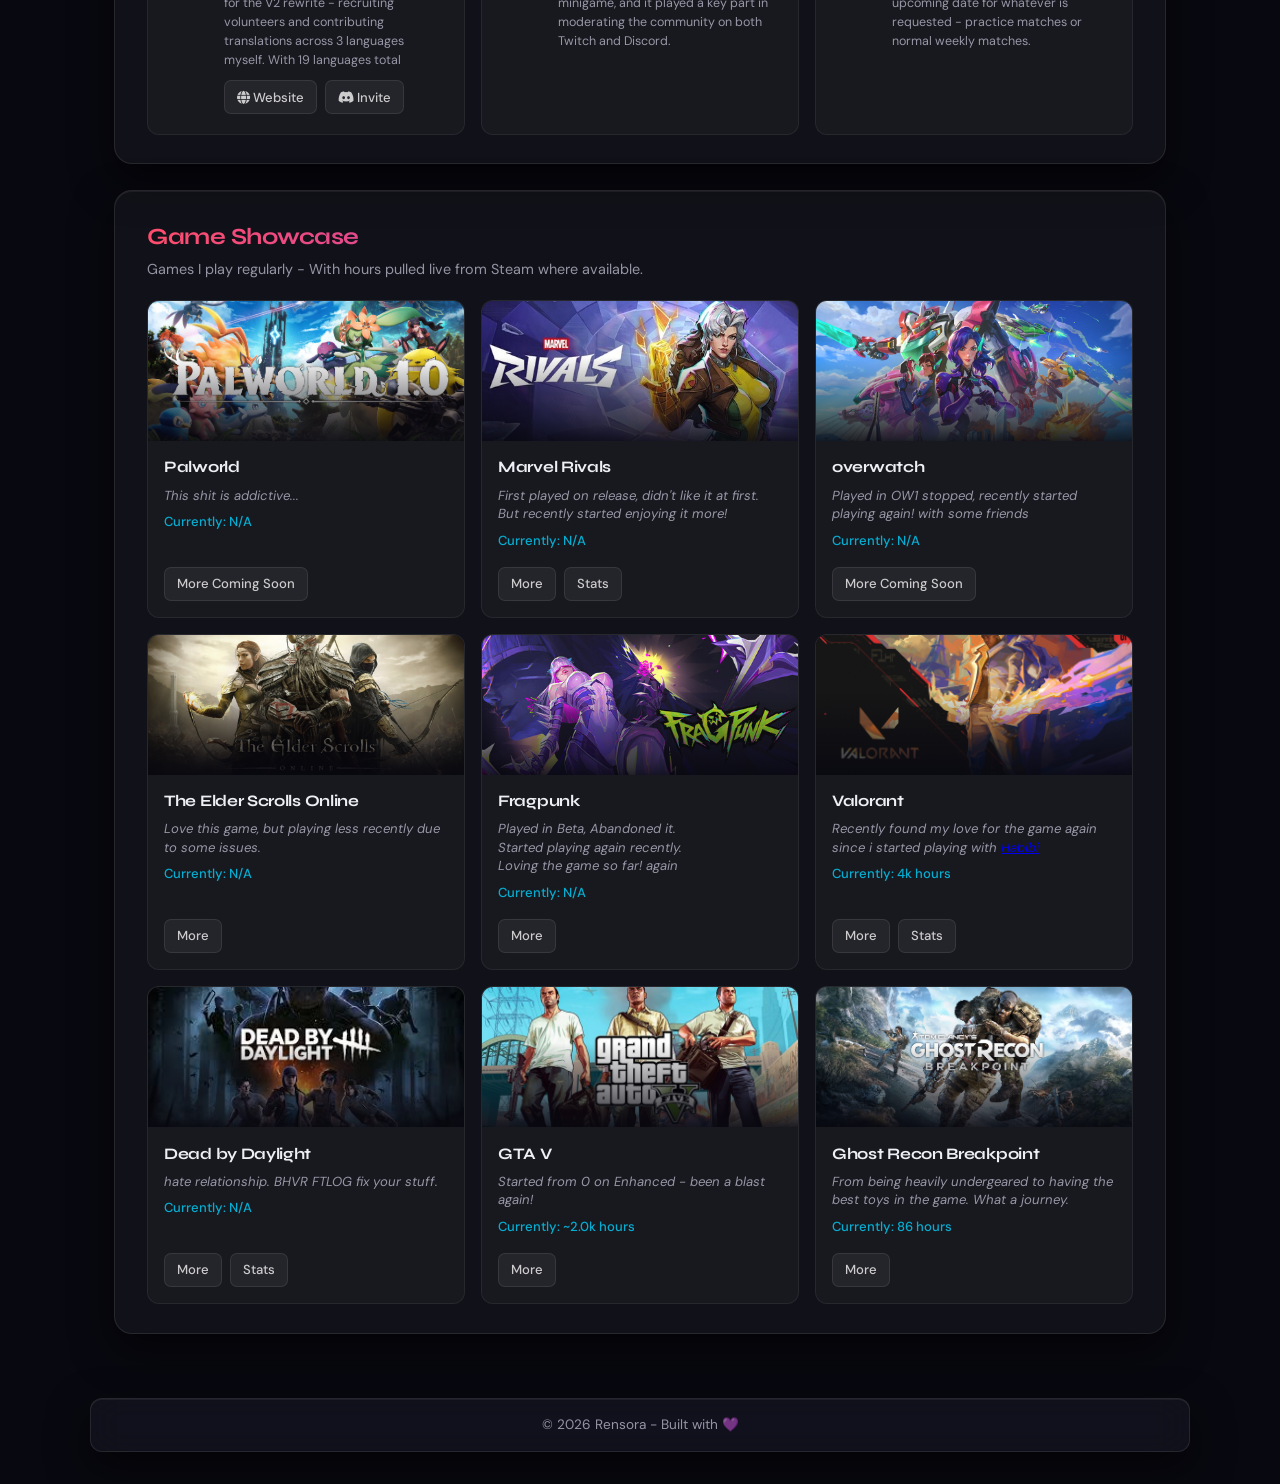
==== commit 12cc8e3a: "removed unrelavant referals to outdated hardware." ====
--- a/index.html
+++ b/index.html
@@ -109,28 +109,24 @@
           <div class="spec-row top">
 
             <div class="spec-card">
-              <a href="https://www.amazon.com/AMD-Ryzen-5600X-12-Thread-Processor/dp/B08166SLDF" target="_blank" rel="noopener">
                 <img src="assets/specs/cpu.png" alt="Ryzen 5 5600X">
                 <p>CPU - Ryzen 5 5600X</p>
               </a>
             </div>
 
             <div class="spec-card">
-              <a href="https://www.amazon.com/MSI-MAG-B550-TOMAHAWK-Motherboard/dp/B089CWDHFZ" target="_blank" rel="noopener">
                 <img src="assets/specs/motherboard.png" alt="MSI B550 Gaming Plus">
                 <p>Motherboard - MSI MPG B550 Gaming Plus</p>
               </a>
             </div>
 
             <div class="spec-card">
-              <a href="https://www.amazon.com/ASUS-GeForce-DisplayPort-Axial-tech-Technology/dp/B0D6CYLHW1" target="_blank" rel="noopener">
                 <img src="assets/specs/gpu.png" alt="RTX 4060">
                 <p>GPU - RTX 4060</p>
               </a>
             </div>
 
             <div class="spec-card">
-              <a href="https://www.amazon.com/MSI-A850GL-Gaming-Power-Supply/dp/B0CB9MSJ5N" target="_blank" rel="noopener">
                 <img src="assets/specs/psu.png" alt="MSI MAG A850GL">
                 <p>PSU - MSI MAG A850GL 850W</p>
               </a>
@@ -142,21 +138,18 @@
           <div class="spec-row bottom">
 
             <div class="spec-card">
-              <a href="https://www.megekko.nl/product/2046/1085520" target="_blank" rel="noopener">
                 <img src="assets/specs/ram.png" alt="G-Skill RAM">
                 <p>RAM - G-Skill 16GB DDR4 3200</p>
               </a>
             </div>
 
             <div class="spec-card">
-              <a href="https://en.sharkoon.com/product/41985" target="_blank" rel="noopener">
                 <img src="assets/specs/fan.png" alt="Sharkoon A40">
                 <p>Cooling - Sharkoon A40</p>
               </a>
             </div>
 
             <div class="spec-card">
-              <a href="https://en.sharkoon.com/product/38220" target="_blank" rel="noopener">
                 <img src="assets/specs/case.png" alt="Sharkoon Rebel C50">
                 <p>Case - Sharkoon Rebel C50</p>
               </a>
